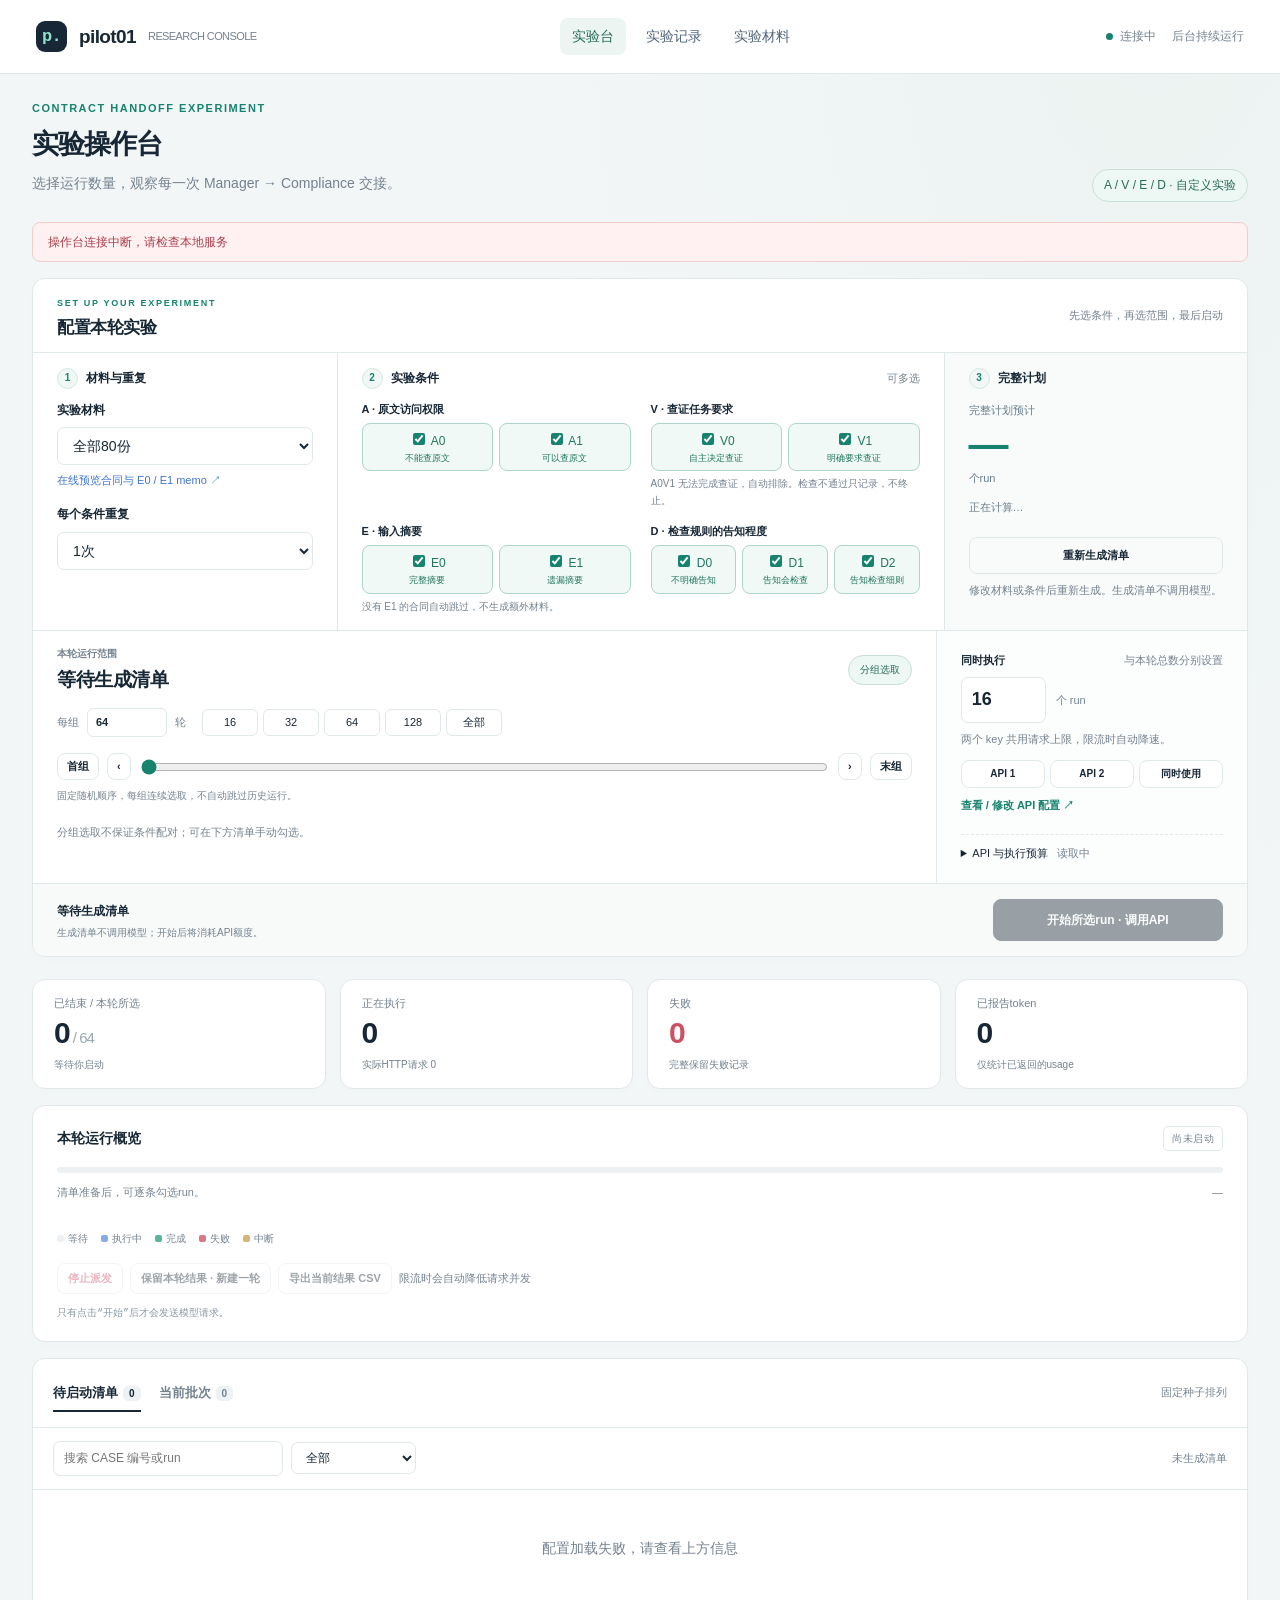
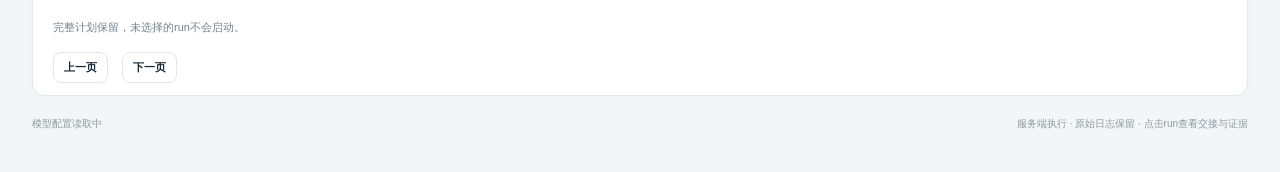
==== src/pilot01/experiment/console.html @ 3e9410ed "Snapshot server experiment system before tool protocol refactor Archive the current server code, pro" ====
<!doctype html>
<html lang="zh-CN"><head><meta charset="utf-8"><meta name="viewport" content="width=device-width,initial-scale=1"><title>Pilot01 · 实验操作台</title>
<style>
:root{--ink:#172735;--muted:#74828f;--line:#e2e8ec;--bg:#f4f7f9;--green:#138b72;--blue:#4075cf;--red:#cc5062;--amber:#b47b22}*{box-sizing:border-box}body{margin:0;background:var(--bg);color:var(--ink);font:14px/1.55 "Segoe UI","Microsoft YaHei",sans-serif}button,input,select{font:inherit}button,a,input,select{outline-offset:4px}button{cursor:pointer;border:1px solid var(--line);border-radius:8px;background:white;color:var(--ink);padding:9px 13px;font-weight:600}button:hover:enabled{border-color:#6b899d;background:#f6fafc}button:disabled{opacity:.42;cursor:not-allowed}button.primary{background:var(--ink);color:white;border-color:var(--ink)}button.primary:hover:enabled{background:#2a4558}button.danger{color:var(--red)}a{color:var(--blue);text-decoration:none}a:hover{text-decoration:underline}header{height:74px;padding:0 36px;background:white;border-bottom:1px solid var(--line);display:flex;align-items:center;justify-content:space-between}.brand{font-size:19px;font-weight:750;letter-spacing:-.6px;display:flex;align-items:center;gap:12px}.mark{width:31px;height:31px;background:var(--ink);border-radius:9px;color:#8de3cc;display:grid;place-items:center;font:700 17px monospace}.topRight{display:flex;gap:16px;align-items:center;font-size:12px;color:var(--muted)}.online{display:inline-block;width:7px;height:7px;border-radius:50%;background:var(--green);margin-right:7px}.wrap{max-width:1530px;margin:auto;padding:30px 34px 45px}.pageTop{display:flex;justify-content:space-between;align-items:flex-end;margin-bottom:24px}.eyebrow{font-size:11px;font-weight:700;letter-spacing:1.5px;color:var(--green);margin-bottom:7px}h1{margin:0;font-size:29px;letter-spacing:-1px}p{margin:7px 0;color:var(--muted)}.scope{font-size:12px;border:1px solid #c9dfd7;color:#286b59;background:#edf7f3;padding:6px 11px;border-radius:20px;white-space:nowrap}.layout{display:grid;grid-template-columns:306px minmax(0,1fr);gap:24px;align-items:start}.panel{background:white;border:1px solid var(--line);border-radius:13px;box-shadow:0 3px 9px #102b3d03}.settings{padding:22px;position:sticky;top:18px}.sectionTitle{display:flex;align-items:center;justify-content:space-between;font-size:15px;font-weight:700;margin-bottom:17px}.subtle{font-size:11px;color:var(--muted);font-weight:400}.field{margin-bottom:20px}.label{display:block;font-size:12px;font-weight:650;margin-bottom:8px}.field input[type=number],select,input.search{border:1px solid var(--line);border-radius:7px;background:white;color:var(--ink);padding:9px 11px;width:100%}.duo{display:grid;grid-template-columns:1fr 1fr;gap:12px}.hint{font-size:11px;color:var(--muted);margin-top:7px;line-height:1.65}.dataset{background:#f4f7f8;padding:11px 12px;border-radius:8px;font-size:13px}.dataset small{display:block;color:var(--muted);margin-top:3px}.conditions{display:flex;gap:6px}.condition{flex:1;border:1px solid var(--line);border-radius:8px;text-align:center;padding:8px 2px;cursor:pointer;font-size:12px}.condition:has(input:checked){border-color:#acd6c9;background:#f0f9f5;color:#21755e}.condition input{accent-color:var(--green);width:12px;height:12px}.condition small{display:block;font-size:10px;margin-top:3px}.presets{display:flex;gap:5px;margin-top:8px}.presets button{padding:3px 7px;font-size:11px;font-weight:500;flex:1}.api{display:flex;justify-content:space-between;align-items:center;margin:7px 0;padding:8px 10px;border:1px solid var(--line);border-radius:7px;font-size:12px}.api label{cursor:pointer}.api input{accent-color:var(--green)}.api small{font-size:10px;color:var(--muted)}.apiState{font-size:10px;color:var(--green)}.apiState.off{color:var(--muted)}.rule{border-top:1px solid var(--line);padding-top:17px;margin-top:18px}.wide{width:100%;margin-top:8px}.footnote{font-size:11px;color:var(--muted);margin-top:11px}.stats{display:grid;grid-template-columns:repeat(4,1fr);gap:12px;margin-bottom:16px}.stat{padding:17px 19px}.statLabel{font-size:11px;color:var(--muted)}.statValue{font-size:29px;font-weight:650;line-height:1.4;letter-spacing:-1px;font-variant-numeric:tabular-nums}.statValue small{font-size:15px;color:#9aa7b0;font-weight:400}.statNote{font-size:10px;color:var(--muted);margin-top:3px}.monitor{padding:20px 22px;margin-bottom:16px}.monitorTop{display:flex;align-items:center;justify-content:space-between;gap:12px}.monitor h2{font-size:14px;margin:0}.statusPill{font-size:10px;letter-spacing:.4px;padding:4px 8px;border:1px solid var(--line);border-radius:5px;color:var(--muted)}.statusPill.running{color:var(--blue);background:#f1f6ff;border-color:#cbdcfa}.progress{height:6px;border-radius:5px;background:#edf1f4;display:flex;overflow:hidden;margin:16px 0 11px}.progress span{transition:width .3s}.progress .ok{background:var(--green)}.progress .bad{background:var(--red)}.progress .run{background:#a3bfe8}.infoLine{display:flex;justify-content:space-between;gap:12px;color:var(--muted);font-size:11px;flex-wrap:wrap}.runGrid{display:grid;grid-template-columns:repeat(auto-fill,minmax(17px,1fr));gap:5px;margin-top:18px;max-height:140px;overflow:auto}.tile{height:18px;padding:0;border:0;border-radius:3px;background:#edf1f4}.tile.running{background:#85ace6;animation:pulse 2s infinite}.tile.completed{background:#58b49b}.tile.failed{background:#d97886}.tile.interrupted{background:#d8b477}.tile.selected{background:#b9d1e5}.legend{display:flex;gap:13px;margin-top:12px;flex-wrap:wrap;font-size:10px;color:var(--muted)}.legend i{width:7px;height:7px;display:inline-block;margin-right:4px;border-radius:2px}.actions{display:flex;gap:7px;margin-top:16px;align-items:center;flex-wrap:wrap}.actions button{font-size:11px;padding:6px 10px}.batchId{font:10px/1.5 Consolas,monospace;color:#8898a4;margin-top:12px;word-break:break-all}.tableTop{padding:17px 20px;border-bottom:1px solid var(--line);display:flex;justify-content:space-between;align-items:center;gap:15px}.tabs{display:flex;gap:18px;align-items:center}.tab{border:0;border-radius:0;padding:7px 0;background:none;font-size:13px;color:var(--muted)}.tab.active{color:var(--ink);box-shadow:0 2px var(--ink)}.badge{font-size:10px;padding:2px 6px;border-radius:5px;background:#edf2f5;margin-left:5px}.tools{display:flex;gap:8px;padding:13px 20px;border-bottom:1px solid var(--line);align-items:center}.tools input.search{max-width:230px;font-size:12px;padding:7px 10px}.tools select{width:125px;font-size:12px;padding:7px 10px}.selectCount{margin-left:auto;white-space:nowrap;font-size:11px;color:var(--muted)}.tableScroll{max-height:470px;overflow:auto}table{width:100%;border-collapse:collapse;font-size:12px;text-align:left;white-space:nowrap}th{font-size:10px;letter-spacing:.3px;color:var(--muted);font-weight:600;background:#f9fbfc;position:sticky;top:0;z-index:1}th,td{padding:11px 12px;border-bottom:1px solid #edf1f3}th:first-child,td:first-child{padding-left:20px}tbody tr:hover{background:#f8fbfc}.case{font-family:Consolas,monospace;font-size:12px;font-weight:600}.celltag{font-size:10px;border:1px solid var(--line);padding:2px 5px;border-radius:4px;margin-right:4px}.muted{color:var(--muted)}.state{font-size:11px;display:inline-flex;align-items:center;gap:5px}.state:before{content:"";width:5px;height:5px;border-radius:50%;background:#a7b2ba}.state.completed{color:var(--green)}.state.completed:before{background:var(--green)}.state.failed{color:var(--red)}.state.failed:before{background:var(--red)}.state.running{color:var(--blue)}.state.running:before{background:var(--blue)}.detailBtn{border:0;color:var(--blue);font-size:11px;padding:4px 6px;background:none}.tableFoot{padding:12px 20px;color:var(--muted);font-size:11px}.empty{padding:48px 20px;text-align:center;color:var(--muted)}.banner{padding:10px 15px;border-radius:8px;background:#fff1f1;border:1px solid #f1cccc;color:#a6404c;margin-bottom:16px;font-size:12px;display:none;white-space:pre-wrap}.banner.visible{display:block}.toast{position:fixed;bottom:24px;left:50%;transform:translateX(-50%);background:#203444;color:white;padding:10px 20px;border-radius:9px;box-shadow:0 6px 25px #10203030;z-index:20;max-width:90%;font-size:13px}.hidden{display:none!important}dialog{border:0;border-radius:14px;width:min(930px,94vw);max-height:88vh;padding:0;box-shadow:0 20px 90px #10203040;color:var(--ink)}dialog::backdrop{background:#17273565}.dialogHead{padding:20px 24px;border-bottom:1px solid var(--line);display:flex;justify-content:space-between;align-items:center;position:sticky;top:0;background:white}.dialogBody{padding:22px 24px;max-height:70vh;overflow:auto}.dialogBody h3{font-size:13px;margin:20px 0 10px}.dialogBody pre{white-space:pre-wrap;overflow-wrap:anywhere;background:#f5f8fa;border:1px solid var(--line);padding:12px;border-radius:7px;font:11px/1.6 Consolas,"Microsoft YaHei",monospace;margin:8px 0;max-height:320px;overflow:auto}.dialogBody details{margin:10px 0;border:1px solid var(--line);border-radius:7px;padding:10px 12px}.dialogBody summary{cursor:pointer;font-size:12px}.outputCards{display:grid;grid-template-columns:1fr 1fr;gap:12px}.outputCard{border:1px solid var(--line);border-radius:8px;padding:14px}.outputCard b{display:block;margin-top:6px}.metricInline{display:flex;gap:14px;font-size:11px;color:var(--muted);flex-wrap:wrap}.locknote{font-size:11px;line-height:1.7;color:#687d8b;background:#f3f7f9;padding:10px;border-radius:7px}.kbd{font-family:Consolas,monospace}.close{padding:3px 9px;font-size:20px;font-weight:400;border:0}.footer{margin-top:20px;color:#8c99a2;font-size:10px;display:flex;justify-content:space-between;gap:15px}@keyframes pulse{50%{opacity:.55}}@media(max-width:1100px){.layout{grid-template-columns:270px minmax(0,1fr);gap:16px}.wrap{padding:23px 20px}.settings{padding:18px}.stat{padding:13px}.statValue{font-size:25px}.tableTop{padding:12px}.tools{padding:10px}.tools input.search{max-width:160px}.selectCount{font-size:10px}}@media(max-width:800px){header{padding:0 18px;height:62px}.topRight span:last-child{display:none}.wrap{padding:20px 14px}.layout{grid-template-columns:1fr}.settings{position:static}.pageTop{align-items:flex-start;gap:10px}h1{font-size:25px}.scope{font-size:10px}.stats{gap:7px}.stat{padding:12px 9px}.statValue{font-size:23px}.statNote{font-size:9px}.tools{flex-wrap:wrap}.tools input.search{max-width:none;flex:1;min-width:130px}.selectCount{margin-left:0}.outputCards{grid-template-columns:1fr}.footer{flex-direction:column}.duo{gap:18px}.tableScroll{max-height:480px}}
.layout>*{min-width:0}@media(max-width:800px){.layout{grid-template-columns:minmax(0,1fr)}}
header{height:auto;min-height:74px;flex-wrap:wrap;gap:12px;padding-top:12px;padding-bottom:12px}
/* Full-width configuration above the live workspace. */
:root{--bg:#f3f6f7;--green:#17836e;--line:#e1e8e9}body{background:radial-gradient(ellipse at 90% 0,#e5f0eb80,transparent 40%),var(--bg)}
.wrap{max-width:1460px;padding:26px 32px 40px}.pageTop{margin-bottom:20px}h1{font-size:27px}.layout{display:flex;flex-direction:column;gap:22px}.layout>section{width:100%}.settings{position:static;padding:0;overflow:hidden}.configHeading{padding:18px 24px;display:flex;justify-content:space-between;align-items:center;border-bottom:1px solid var(--line)}.configHeading .eyebrow{font-size:9px;letter-spacing:1.7px;margin:0}.configHeading h2{font-size:17px;margin:3px 0 0;letter-spacing:-.4px}.configGrid{display:grid;grid-template-columns: minmax(210px,1fr) minmax(420px,2fr) minmax(215px,1fr)}.configBlock{padding:20px 24px;min-width:0}.configBlock+.configBlock{border-left:1px solid var(--line)}.stepLabel{font-weight:650;font-size:12px;display:flex;align-items:center;gap:8px;margin-bottom:16px}.stepLabel i{display:grid;place-items:center;width:21px;height:21px;border:1px solid #d3e6df;background:#f1f7f4;border-radius:50%;font-style:normal;font-size:10px;color:var(--green)}.stepLabel .subtle{margin-left:auto}.field{margin-bottom:14px}.field:last-child{margin-bottom:0}.field>a{font-size:11px;display:inline-block;margin-top:7px}.factorGrid{display:grid;grid-template-columns:1fr 1fr;gap:14px 20px}.factorGrid .field{margin:0}.factorGrid .label{font-size:11px;margin-bottom:5px}.condition{padding:6px 2px}.condition small{font-size:9px;margin-top:2px}.factorGrid .hint{font-size:10px;margin-top:5px}.estimateBlock{background:#f8fbfa}.estimateBlock .locknote{padding:0;background:none;border:0;margin-bottom:12px!important}.estimateBlock #estimateTotal{display:block;font-size:40px!important;line-height:1.25;letter-spacing:-1.5px;font-weight:650}.estimateBlock #estimateFormula{margin-top:10px;font-size:11px}.estimateBlock #estimateNote{font-size:10px}.estimateBlock button{font-size:11px;background:transparent}.dispatchGrid{display:grid;grid-template-columns:minmax(0,2.9fr) minmax(230px,1fr);border-top:1px solid var(--line)}.slicePanel{padding:20px 24px}.sliceHeading{display:flex;justify-content:space-between;align-items:center;gap:12px}.sliceHeading .label{font-size:10px;color:var(--muted);margin:0 0 3px}.sliceHeading strong{font-size:19px;font-weight:650;letter-spacing:-.5px;font-variant-numeric:tabular-nums}.sliceHeading .scope{font-size:10px}.sliceControls{display:flex;align-items:center;gap:16px;margin-top:14px}.sizeControl{display:flex;align-items:center;gap:8px;font-size:11px;white-space:nowrap;color:var(--muted)}.sizeControl input{width:80px;border:1px solid var(--line);border-radius:6px;padding:5px 8px;color:var(--ink);font-weight:600}.presets{margin:0;gap:5px;max-width:300px;flex:1}.presets button{padding:4px 10px;border-radius:6px}.presets button.active{border-color:#9bcabc;color:var(--green);background:#f0f8f4}.sliderRow{display:flex;align-items:center;gap:8px;margin-top:16px}.sliderRow button{padding:4px 9px;font-size:11px;white-space:nowrap}.sliderRow input{flex:1;min-width:40px;accent-color:var(--green);cursor:pointer;height:22px}.rangeMeta{display:flex;justify-content:space-between;gap:8px;margin-top:8px;font-size:10px;color:var(--muted)}#groupPosition{white-space:nowrap}.distribution{display:flex;flex-wrap:wrap;gap:5px;margin-top:12px}.distribution span{font-size:10px;color:#536a65;background:#f0f5f3;border-radius:4px;padding:2px 7px}.runtimePanel{border-left:1px solid var(--line);padding:21px 24px;background:#fcfdfd}.runtimePanel>.label{display:flex;justify-content:space-between;gap:8px;font-size:11px}.concurrencyControl{display:flex;align-items:center;gap:10px;color:var(--muted);font-size:11px}.concurrencyControl input{width:85px;border:1px solid var(--line);border-radius:7px;padding:8px 10px;font-size:18px;font-weight:600;color:var(--ink)}.advanced{margin-top:13px;border-top:1px dashed var(--line);padding-top:10px}.advanced summary{font-size:11px;cursor:pointer}.advanced summary span{margin-left:6px}.api{font-size:11px;padding:6px}.launchBar{display:flex;justify-content:space-between;align-items:center;gap:16px;background:#f7faf9;border-top:1px solid var(--line);padding:15px 24px}.launchBar strong{font-size:12px;font-weight:650}.launchBar .footnote{margin-top:3px;font-size:10px}.launchBar button{min-width:230px;padding:11px 20px;font-size:12px}.stats{gap:14px}.stat{padding:15px 21px}.statValue{font-size:30px}.monitor{padding:20px 24px}.tableScroll{max-height:520px}input[type=checkbox]{accent-color:var(--green)}
.configHeading{padding-top:12px;padding-bottom:12px}.configBlock{padding-top:15px;padding-bottom:15px}.stepLabel{margin-bottom:12px}.slicePanel{padding-top:15px;padding-bottom:15px}.condition{line-height:1.4}.configHeading h2{line-height:1.4}
@media(max-width:1100px){.configGrid{grid-template-columns:1fr 2fr}.estimateBlock{grid-column:1/-1;border-left:0!important;border-top:1px solid var(--line);display:grid;grid-template-columns:140px 1fr 180px;gap:12px;align-items:start;padding:15px 24px}.estimateBlock .stepLabel{margin:0}.estimateBlock #estimateTotal{display:inline;font-size:25px!important;margin:0 5px}.estimateBlock #estimateFormula{margin-top:3px}.estimateBlock>p{display:none}.dispatchGrid{grid-template-columns:minmax(0,2fr) minmax(220px,1fr)}}
@media(max-width:760px){header{padding:12px 18px}.topRight{display:none}.wrap{padding:20px 16px}.pageTop{align-items:flex-start}.pageTop p{font-size:12px}.pageTop>.scope{display:none}.configHeading{padding:16px 18px}.configHeading>.subtle{display:none}.configGrid{grid-template-columns:1fr}.configBlock{padding:16px 18px}.configBlock+.configBlock{border-left:0;border-top:1px solid var(--line)}.configGrid>.configBlock:first-child{display:grid;grid-template-columns:1fr 100px;gap:12px}.configGrid>.configBlock:first-child>.stepLabel{grid-column:1/-1;margin-bottom:0}.configGrid>.configBlock:first-child>.field{margin:0}.factorGrid{gap:14px 12px}.estimateBlock{grid-column:auto;display:block}.estimateBlock>.stepLabel{margin-bottom:8px}.dispatchGrid{grid-template-columns:1fr}.slicePanel{padding:18px}.runtimePanel{border-left:0;border-top:1px solid var(--line);padding:16px 18px}.launchBar{padding:16px 18px;align-items:stretch;flex-direction:column;gap:10px}.launchBar button{width:100%}.rangeMeta{flex-wrap:wrap}.sliceControls{gap:8px;flex-wrap:wrap}.presets{min-width:200px}.stats{grid-template-columns:1fr 1fr;gap:8px}.stat{padding:12px 15px}.statValue{font-size:26px}.tableTop,.tools{padding-left:15px;padding-right:15px}.tools{flex-wrap:wrap}.tools input.search{max-width:none;flex:1;min-width:140px}.tabs{gap:12px}.tableTop>.subtle{display:none}.selectCount{font-size:10px}.footer{flex-direction:column;gap:5px}.monitor{padding:18px}.sliderRow{gap:5px}.sliderRow button{padding:5px 8px}}
.apiChoices{display:flex;gap:5px;margin-top:12px}.apiChoices button{flex:1;font-size:10px;padding:5px}.apiChoices .active{background:#eef8f3;color:var(--green);border-color:#a7cebf}.manageApis{font-size:11px;border:0;color:var(--green);background:transparent;padding:7px 0;margin-top:2px}.apiCards{display:grid;grid-template-columns:1fr 1fr;gap:16px;margin-top:17px}.apiCard{border:1px solid var(--line);padding:18px;border-radius:10px;min-width:0}.apiCard input{width:100%;border:1px solid var(--line);border-radius:6px;padding:9px 10px;font-size:12px;min-width:0}.apiCard .label{margin-top:14px;font-size:11px}.apiCard .hint{overflow-wrap:anywhere}.apiModel{display:flex;flex-wrap:wrap;gap:12px;font-size:12px;padding:12px;background:#f2f7f4;border-radius:8px}.apiModel code{font-weight:600}#apiError{color:var(--red);font-size:12px}#apiEditor input:disabled{background:#f3f5f6}#apiEditor .dialogBody{max-height:75vh}@media(max-width:650px){.apiCards{grid-template-columns:1fr}.apiCard{padding:15px}}
</style></head><body>
<header><div class="brand"><span class="mark">p.</span>pilot01 <span class="subtle">RESEARCH CONSOLE</span></div><nav aria-label="网站导航" style="display:flex;gap:8px"><a href="/" aria-current="page" style="padding:8px 12px;border-radius:8px;background:#edf5f2;color:#276f5b;text-decoration:none">实验台</a><a href="/records" style="padding:8px 12px;border-radius:8px;color:#526579;text-decoration:none">实验记录</a><a href="/materials" style="padding:8px 12px;border-radius:8px;color:#526579;text-decoration:none">实验材料</a></nav><div class="topRight"><span id="connection"><i class="online"></i>连接中</span><span>后台持续运行</span></div></header>
<main class="wrap"><div class="pageTop"><div><div class="eyebrow">CONTRACT HANDOFF EXPERIMENT</div><h1>实验操作台</h1><p>选择运行数量，观察每一次 Manager → Compliance 交接。</p></div><span class="scope">A / V / E / D · 自定义实验</span></div>
<div id="error" class="banner" role="alert"></div><div class="layout">
<section class="panel settings" aria-label="实验配置">
<div class="configHeading"><div><span class="eyebrow">SET UP YOUR EXPERIMENT</span><h2>配置本轮实验</h2></div><span class="subtle">先选条件，再选范围，最后启动</span></div>
<div class="configGrid"><div class="configBlock"><div class="stepLabel"><i>1</i>材料与重复</div><div class="field"><label class="label" for="cohort">实验材料</label><select id="cohort"><option value="all80">全部80份</option><option value="old40">旧40份</option><option value="new40">新40份</option></select><a id="previewMaterials" href="/materials" target="_blank" rel="noopener">在线预览合同与 E0 / E1 memo ↗</a></div>
<div class="field"><label class="label" for="repeat">每个条件重复</label><select id="repeat"><option value="1">1次</option><option value="3">3次</option><option value="5">5次</option><option value="10">10次</option></select></div></div>
<div class="configBlock factorBlock"><div class="stepLabel"><i>2</i>实验条件 <span class="subtle">可多选</span></div><div class="factorGrid"><div class="field"><span class="label">A · 原文访问权限</span><div class="conditions"><label class="condition"><input type="checkbox" name="a" value="A0" checked> A0<small>不能查原文</small></label><label class="condition"><input type="checkbox" name="a" value="A1" checked> A1<small>可以查原文</small></label></div></div>
<div class="field"><span class="label">V · 查证任务要求</span><div class="conditions"><label class="condition"><input type="checkbox" name="v" value="V0" checked> V0<small>自主决定查证</small></label><label class="condition"><input type="checkbox" name="v" value="V1" checked> V1<small>明确要求查证</small></label></div><div class="hint">A0V1 无法完成查证，自动排除。检查不通过只记录，不终止。</div></div>
<div class="field"><span class="label">E · 输入摘要</span><div class="conditions"><label class="condition"><input type="checkbox" name="e" value="E0" checked> E0<small>完整摘要</small></label><label class="condition"><input type="checkbox" name="e" value="E1" checked> E1<small>遗漏摘要</small></label></div><div class="hint">没有 E1 的合同自动跳过，不生成额外材料。</div></div>
<div class="field"><span class="label">D · 检查规则的告知程度</span><div class="conditions"><label class="condition"><input type="checkbox" name="d" value="D0" checked> D0<small>不明确告知</small></label><label class="condition"><input type="checkbox" name="d" value="D1" checked> D1<small>告知会检查</small></label><label class="condition"><input type="checkbox" name="d" value="D2" checked> D2<small>告知检查细则</small></label></div></div>
</div></div>
<div class="configBlock estimateBlock"><div class="stepLabel"><i>3</i>完整计划</div><div class="locknote" style="margin-bottom:18px"><span>完整计划预计 </span><strong id="estimateTotal" style="font-size:24px;color:var(--green)">—</strong><span> 个run</span><div id="estimateFormula">正在计算…</div><div id="estimateNote" class="hint"></div></div>
<button id="prepare" class="wide">重新生成清单</button><p class="hint">修改材料或条件后重新生成。生成清单不调用模型。</p></div></div>
<div class="dispatchGrid"><div class="slicePanel"><div class="sliceHeading"><div><span class="label">本轮运行范围</span><strong id="rangeTitle">等待生成清单</strong></div><span id="groupBadge" class="scope">分组选取</span></div>
<div class="sliceControls"><label class="sizeControl" for="count">每组 <input id="count" type="number" value="64" min="1" max="1296"> 轮</label><div class="presets"><button data-count="16">16</button><button data-count="32">32</button><button data-count="64">64</button><button data-count="128">128</button><button data-count="all">全部</button></div></div>
<div class="sliderRow"><button id="firstGroup" aria-label="选择第一组">首组</button><button id="prevGroup" aria-label="选择上一组">‹</button><input id="groupSlider" type="range" min="1" max="1" value="1" aria-label="选择运行组"><button id="nextGroup" aria-label="选择下一组">›</button><button id="lastGroup" aria-label="选择最后一组">末组</button></div>
<div class="rangeMeta"><span id="rangeNote">固定随机顺序，每组连续选取，不自动跳过历史运行。</span><span id="groupPosition"></span></div>
<div id="selectionDistribution" class="distribution"></div><div class="hint">分组选取不保证条件配对；可在下方清单手动勾选。</div></div>
<div class="runtimePanel"><label class="label" for="concurrency">同时执行 <span class="subtle">与本轮总数分别设置</span></label><div class="concurrencyControl"><input id="concurrency" type="number" min="1" max="128" value="16"><span>个 run</span></div><div class="hint" id="quotaHint">两个 key 共用请求上限，限流时自动降速。</div>
<div class="apiChoices"><button data-api-choice="1">API 1</button><button data-api-choice="2">API 2</button><button data-api-choice="1,2">同时使用</button></div><button id="manageApis" class="manageApis">查看 / 修改 API 配置 ↗</button><details class="advanced"><summary>API 与执行预算 <span id="apiSummary" class="subtle">读取中</span></summary><div id="apis"></div><div id="budget" class="hint">每节点16次工具请求 · 单次输出32768 tokens</div></details></div></div>
<div class="launchBar"><div><strong id="launchSummary">等待生成清单</strong><div class="footnote" id="startNote">生成清单不调用模型；开始后将消耗API额度。</div></div><button id="start" class="primary" disabled>开始所选run · 调用API</button></div></section>
<section><div class="stats"><div class="panel stat"><div class="statLabel">已结束 / 本轮所选</div><div class="statValue"><span id="done">0</span><small> / <span id="total">64</span></small></div><div class="statNote" id="doneNote">等待你启动</div></div><div class="panel stat"><div class="statLabel">正在执行</div><div class="statValue" id="running">0</div><div class="statNote" id="httpActive">实际HTTP请求 0</div></div><div class="panel stat"><div class="statLabel">失败</div><div class="statValue" id="failed" style="color:var(--red)">0</div><div class="statNote" id="retryNote">完整保留失败记录</div></div><div class="panel stat"><div class="statLabel">已报告token</div><div class="statValue" id="tokens">0</div><div class="statNote">仅统计已返回的usage</div></div></div>
<div class="panel monitor"><div class="monitorTop"><h2 id="monitorTitle">本轮运行概览</h2><span class="statusPill" id="batchStatus">尚未启动</span></div><div class="progress"><span class="ok" id="barOk"></span><span class="bad" id="barBad"></span><span class="run" id="barRun"></span></div><div class="infoLine"><span id="progressText">清单准备后，可逐条勾选run。</span><span id="elapsed">—</span></div><div id="runGrid" class="runGrid"></div><div class="legend"><span><i style="background:#edf1f4"></i>等待</span><span><i style="background:#85ace6"></i>执行中</span><span><i style="background:#58b49b"></i>完成</span><span><i style="background:#d97886"></i>失败</span><span><i style="background:#d8b477"></i>中断</span></div><div class="actions"><button id="stop" class="danger" disabled>停止派发</button><button id="resume" class="hidden">继续未完成项 · 调用API</button><button id="newRound" disabled>保留本轮结果 · 新建一轮</button><button id="export" disabled>导出当前结果 CSV</button><span class="subtle" id="rateInfo">限流时会自动降低请求并发</span></div><div class="batchId" id="batchId">只有点击“开始”后才会发送模型请求。</div></div>
<div class="panel"><div class="tableTop"><div class="tabs"><button class="tab active" id="tabPlan">待启动清单<span class="badge" id="planN">0</span></button><button class="tab" id="tabRun">当前批次<span class="badge" id="runN">0</span></button></div><span class="subtle" id="tableNotice">固定种子排列</span></div><div class="tools"><input id="search" class="search" placeholder="搜索 CASE 编号或run" aria-label="搜索run"><select id="filter" aria-label="筛选"><option value="all">全部</option><option value="A0">A0</option><option value="A1">A1</option><option value="V0">V0</option><option value="V1">V1</option><option value="D0">D0</option><option value="D1">D1</option><option value="D2">D2</option><option value="E0">E0</option><option value="E1">E1</option><option value="running">执行中</option><option value="failed">失败</option><option value="completed">完成</option></select><span class="selectCount" id="selectionCount">未生成清单</span></div><div class="tableScroll"><table><thead id="head"></thead><tbody id="rows"></tbody></table><div id="empty" class="empty">正在读取实验材料…</div></div><div class="tableFoot"><div id="tableFoot">完整计划保留，未选择的run不会启动。</div><div class="actions"><button id="prevPage">上一页</button><span id="pageNumber"></span><button id="nextPage">下一页</button></div></div></div>
</section></div><footer class="footer"><span id="model">模型配置读取中</span><span>服务端执行 · 原始日志保留 · 点击run查看交接与证据</span></footer></main>
<dialog id="detail"><div class="dialogHead"><div><strong id="detailTitle">Run详情</strong><div class="subtle" id="detailSubtitle"></div></div><button class="close" id="closeDetail" aria-label="关闭">×</button></div><div class="dialogBody" id="detailBody"></div></dialog><dialog id="apiEditor"><div class="dialogHead"><div><strong>API 配置</strong><div class="subtle">查看接口、替换 Key，选择本轮使用的 API</div></div><button id="closeApis" class="close" aria-label="关闭API配置">×</button></div><div class="dialogBody"><div class="apiModel">固定实验模型 <code id="apiModel"></code></div><div id="apiCards" class="apiCards"></div><p id="apiError" role="alert"></p><p id="apiEditNote" class="hint"></p><div class="actions"><button id="saveApis" class="primary">保存 API 配置</button><button id="cancelApis">关闭</button></div></div></dialog><div class="toast hidden" id="toast" role="status"></div>
<script>
const TOKEN='__CSRF_TOKEN__', $=s=>document.querySelector(s), $$=s=>[...document.querySelectorAll(s)];
let draft=null, selected=new Set(), live={session:null,rows:[],counters:{}}, mode='plan', config=null, pollBusy=false, acting=false, toastTimer, estimate=null, estimateTimer, estimateSerial=0, page=0, groupIndex=0, manualSelection=false;
let pollTimer,gridSignature='';
const esc=s=>String(s??'').replace(/[&<>"']/g,c=>({'&':'&amp;','<':'&lt;','>':'&gt;','"':'&quot;',"'":'&#39;'}[c]));
const num=n=>Number(n||0).toLocaleString('zh-CN'), short=n=>n>=1e6?(n/1e6).toFixed(2)+'M':n>=1000?(n/1000).toFixed(1)+'K':num(n);
function duration(n){n=Math.max(0,Math.round(n||0));return n>=3600?`${Math.floor(n/3600)}时${Math.floor(n%3600/60)}分`:n>=60?`${Math.floor(n/60)}分${n%60}秒`:`${n}秒`}
function toast(s){$('#toast').textContent=s;$('#toast').classList.remove('hidden');clearTimeout(toastTimer);toastTimer=setTimeout(()=>$('#toast').classList.add('hidden'),4500)}
function error(s){$('#error').textContent=s||'';$('#error').classList.toggle('visible',!!s)}
async function api(path,data){const r=await fetch('/api/'+path,data===undefined?{cache:'no-store'}:{method:'POST',headers:{'Content-Type':'application/json','X-Console-Token':TOKEN},body:JSON.stringify(data)});let j;try{j=await r.json()}catch{throw Error('操作台连接中断，请检查本地服务')}if(!r.ok)throw Error(j.error||'请求失败');return j}
function controls(){const busy=!!live.busy;$('#prepare').disabled=busy||acting||!estimate?.valid;$('#start').disabled=busy||acting||!draft||!selected.size||!$$('input[name=api]:checked').length;$('#stop').disabled=!busy||live.session?.status==='stopping'||acting;$('#resume').classList.toggle('hidden',!live.can_resume);$('#resume').disabled=acting;$('#newRound').disabled=busy||acting||!live.session;$('#export').disabled=!live.session;$$('.settings input,.settings select,.presets button,.sliderRow button').forEach(el=>el.disabled=busy||acting||(el.name==='api'&&el.dataset.ready==='false'));$$('[data-api-choice],#apiEditor input,#saveApis').forEach(e=>e.disabled=busy||acting);$('#manageApis').disabled=acting;$('#start').textContent=`开始 ${selected.size||0} 轮 · 调用 API`;renderSelection()}
async function action(fn){if(acting)return;acting=true;error('');controls();try{await fn()}catch(e){error(e.message)}finally{acting=false;controls()}}
function groupSize(){return Math.max(1,Math.floor(Number($('#count').value)||1))}
function chooseCount(n){if(!draft)return;$('#count').value=Math.min(draft.total,Math.max(1,Math.floor(Number(n)||1)));chooseGroup(0)}
function chooseGroup(index){if(!draft)return;const size=groupSize(),groups=Math.ceil(draft.total/size);groupIndex=Math.max(0,Math.min(groups-1,Math.floor(index)||0));selected=new Set(draft.jobs.slice(groupIndex*size,(groupIndex+1)*size).map(j=>j.run_id));manualSelection=false;setMode('plan');page=Math.floor(groupIndex*size/100);renderTable();renderOverview();controls()}
function renderSelection(){const size=groupSize(),groups=draft?Math.ceil(draft.total/size):1,start=groupIndex*size,end=Math.min(start+size,draft?.total||0),locked=!!live.busy||acting||!draft;$('#groupSlider').max=Math.max(1,groups);$('#groupSlider').value=groupIndex+1;$('#groupSlider').disabled=locked;$('#firstGroup').disabled=$('#prevGroup').disabled=locked||groupIndex===0;$('#lastGroup').disabled=$('#nextGroup').disabled=locked||groupIndex>=groups-1;$('#rangeTitle').textContent=!draft?'等待生成清单':manualSelection?`手动选择 ${num(selected.size)} 轮`:`第 ${num(start+1)}–${num(end)} 项 · ${num(selected.size)} 轮`;$('#groupBadge').textContent=manualSelection?'手动勾选':`第 ${draft?groupIndex+1:0} / ${draft?groups:0} 组`;$('#groupPosition').textContent=draft?`完整计划 ${num(draft.total)} 轮`:'';$('#rangeNote').textContent=manualSelection?'已手动调整；移动滑块将替换当前勾选。':'固定随机顺序 · 各组互不重叠 · 不自动排除历史运行';$('#launchSummary').textContent=draft?`本轮已选 ${num(selected.size)} / ${num(draft.total)} 轮`:'等待生成清单';const picked=(draft?.jobs||[]).filter(j=>selected.has(j.run_id));$('#selectionDistribution').innerHTML=['a','v','e','d'].map(key=>{const counts={};picked.forEach(j=>{const v=j[key==='e'?'memo':key];if(v)counts[v]=(counts[v]||0)+1});return Object.keys(counts).sort().map(k=>`<span>${esc(k)} <b>${num(counts[k])}</b></span>`).join('')}).join('');$$('[data-count]').forEach(b=>b.classList.toggle('active',!manualSelection&&(b.dataset.count==='all'?size===draft?.total:Number(b.dataset.count)===size)))}
function renderApis(remember){const wanted=remember??live.session?.slots??config.apis.filter(a=>a.ready).map(a=>a.slot);$('#apis').innerHTML=config.apis.map(a=>`<div class="api"><label><input name="api" type="checkbox" value="${a.slot}" data-ready="${a.ready}" ${a.ready&&wanted.includes(a.slot)?'checked':''} ${a.ready?'':'disabled'}> API ${a.slot}<small> · ${esc(a.host)}</small></label><span class="apiState ${a.ready?'':'off'}">${a.ready?'可用':'未配置'}</span></div>`).join('');$$('input[name=api]').forEach(e=>e.onchange=()=>{apiSummary();controls()});apiSummary()}
function apiSummary(){const slots=$$('input[name=api]:checked').map(e=>Number(e.value));$('#apiSummary').textContent=slots.length?slots.map(s=>'API '+s).join(' + '):'未选择';$$('[data-api-choice]').forEach(b=>b.classList.toggle('active',b.dataset.apiChoice.split(',').map(Number).join(',')===slots.join(',')))}
function chooseApis(slots){$$('input[name=api]').forEach(e=>e.checked=e.dataset.ready==='true'&&slots.includes(Number(e.value)));apiSummary();controls()}
async function openApiEditor(){const remembered=$$('input[name=api]:checked').map(e=>Number(e.value));config=await api('config');renderApis(remembered);$('#apiError').textContent='';$('#apiModel').textContent=config.model;$('#apiCards').innerHTML=config.apis.map(a=>`<section class="apiCard"><div class="sectionTitle">API ${a.slot}<span class="apiState ${a.ready?'':'off'}">${a.ready?'已配置':'未配置'}</span></div><label class="label" for="apiUrl${a.slot}">接口地址（Base URL）</label><input id="apiUrl${a.slot}" type="url" value="${esc(a.base_url||'')}" placeholder="https://example.com/v1" autocomplete="off" spellcheck="false"><label class="label" for="apiKey${a.slot}">替换 Key</label><input id="apiKey${a.slot}" type="password" value="" placeholder="${a.key_present?'留空保留现有 Key':'输入 API Key'}" autocomplete="new-password" spellcheck="false"><p class="hint">${a.key_present?'现有 Key：•••••••• · 标识 '+esc(a.key_id):'尚未填写 Key'}</p></section>`).join('');$('#apiEditNote').textContent=live.busy?'当前批次运行中，可查看配置，结束后才能修改。':'保存到服务器，供两位使用者共同使用；不发送测试请求。';$('#apiEditor').showModal();controls()}
async function saveApis(){const apis=config.apis.map(a=>({slot:a.slot,base_url:$('#apiUrl'+a.slot).value,api_key:$('#apiKey'+a.slot).value}));const remembered=$$('input[name=api]:checked').map(e=>Number(e.value));try{const result=await api('apis',{apis});config.apis=result.apis;renderApis(remembered);closeApiEditor();toast(result.message)}catch(e){$('#apiError').textContent=e.message}}
function closeApiEditor(){$$('#apiEditor input[type=password]').forEach(e=>e.value='');$('#apiEditor').close()}
function factorSelection(){return Object.fromEntries(['a','v','e','d'].map(k=>[k,$$('input[name='+k+']:checked').map(e=>e.value)]).concat([['cohort',$('#cohort').value],['repeat',Number($('#repeat').value)]]))}
async function updateEstimate(){const serial=++estimateSerial;try{const result=await api('estimate',factorSelection());if(serial!==estimateSerial)return;estimate=result;$('#estimateTotal').textContent=num(result.total);$('#estimateFormula').textContent=result.formula;$('#estimateNote').textContent=`选中${result.requested_contracts}份合同，可用E0 ${result.memo_counts.E0||0}份、E1 ${result.memo_counts.E1||0}份。${result.excluded_conditions.length?'已排除 '+result.excluded_conditions.join('、')+'。':''}${result.skipped_contracts?'另有'+result.skipped_contracts+'份合同没有所选E材料。':''}`;$('#count').max=Math.max(1,result.total);$('#previewMaterials').href='/materials?cohort='+encodeURIComponent(result.cohort);controls();}catch(e){if(serial!==estimateSerial)return;estimate=null;$('#estimateTotal').textContent='0';$('#estimateFormula').textContent=e.message;$('#estimateNote').textContent='请选择至少一个有效组合';controls();}}
function invalidatePlan(){draft=null;estimate=null;selected.clear();groupIndex=0;manualSelection=false;page=0;$('#planN').textContent=0;renderTable();controls();$('#startNote').textContent='参数已修改，请重新生成运行清单。';clearTimeout(estimateTimer);estimateSerial++;estimateTimer=setTimeout(updateEstimate,180);}
async function prepare(){draft=await api('prepare',factorSelection());estimate=draft.selection;$('#count').max=draft.total;chooseCount($('#count').value);setMode('plan');$('#planN').textContent=draft.total;$('#startNote').textContent='清单已冻结；只运行勾选项，点击开始才消耗API额度。';toast(`已生成${draft.total}个计划run；尚未调用模型`)}
function setMode(m){mode=m;page=0;$('#tabPlan').classList.toggle('active',m==='plan');$('#tabRun').classList.toggle('active',m==='run');renderTable()}
function filteredRows(){const q=$('#search').value.trim().toLowerCase(), f=$('#filter').value;const source=mode==='plan'?(draft?.jobs||[]):live.rows;return source.filter(r=>(!q||(r.run_id+' '+r.case_id).toLowerCase().includes(q))&&(f==='all'||[r.condition,r.memo,r.status,r.a,r.v,r.d].includes(f)))}
const stateNames={waiting:'等待',running:'执行中',completed:'完成',failed:'失败',interrupted:'中断'};
function renderTable(){const allRows=filteredRows();page=Math.max(0,Math.min(page,Math.ceil(allRows.length/100)-1));const rows=allRows.slice(page*100,(page+1)*100);$('#prevPage').disabled=page===0;$('#nextPage').disabled=(page+1)*100>=allRows.length;$('#pageNumber').textContent=`第${allRows.length?page+1:0} / ${Math.ceil(allRows.length/100)}页 · 共${allRows.length}项`;$('#empty').classList.toggle('hidden',rows.length>0);$('#empty').textContent=mode==='plan'?'没有匹配的计划run':'当前没有已启动的批次';$('#tableNotice').textContent=mode==='plan'?'固定种子排列':(live.busy?'每2秒更新变化项':'每10秒检查更新');$('#selectionCount').textContent=mode==='plan'?`已选 ${selected.size} / ${draft?.total||0}`:`显示 ${rows.length} / ${live.rows.length}`;
$('#head').innerHTML=mode==='plan'?'<tr><th><input id="checkAll" type="checkbox" aria-label="选择当前页的全部run"></th><th>合同 / Run</th><th>条件</th><th>Memo</th><th>重复</th><th>状态</th></tr>':'<tr><th>合同 / Run</th><th>条件</th><th>状态 / 节点</th><th>耗时</th><th>调用 / 工具</th><th>最终动作</th><th></th></tr>';
$('#rows').innerHTML=rows.map(r=>mode==='plan'?`<tr><td><input class="pick" type="checkbox" data-id="${esc(r.run_id)}" ${selected.has(r.run_id)?'checked':''} ${live.busy?'disabled':''} aria-label="选择 ${esc(r.case_id)} ${r.condition} ${r.memo} 第${r.repeat}次"></td><td><a class="case" href="/materials?case_id=${encodeURIComponent(r.case_id)}" target="_blank" rel="noopener" title="预览合同与memo">${esc(r.case_id)}</a><span class="muted" style="margin-left:8px;font-size:10px">#${r.index}</span></td><td>${[r.a,r.v,r.d].filter(Boolean).map(v=>`<span class="celltag">${esc(v)}</span>`).join('')}</td><td>${r.memo}</td><td>${r.repeat}</td><td class="muted">待启动</td></tr>`:`<tr><td><a class="case" href="/materials?case_id=${encodeURIComponent(r.case_id)}" target="_blank" rel="noopener" title="预览合同与memo">${esc(r.case_id)}</a><span class="muted" style="margin-left:8px;font-size:10px">#${r.index}</span></td><td>${[r.a,r.v,r.d].filter(Boolean).map(v=>`<span class="celltag">${esc(v)}</span>`).join('')}<span class="celltag">${r.memo}</span></td><td><span class="state ${r.status}" title="${esc(r.error)}">${stateNames[r.status]||r.status}</span>${r.status==='running'?`<div class="subtle">${r.node==='compliance'?'Compliance':r.node==='manager'?'Manager':'准备中'}</div>`:''}</td><td>${r.elapsed?duration(r.elapsed):'—'}</td><td>${r.calls} <span class="muted">/</span> ${r.tools}</td><td>${r.action?esc(r.action):'<span class="muted">—</span>'}</td><td><button class="detailBtn" data-detail="${esc(r.run_id)}">详情 ↗</button></td></tr>`).join('');
if(mode==='plan'){$('#checkAll').checked=rows.length>0&&rows.every(r=>selected.has(r.run_id));$('#checkAll').disabled=!!live.busy;$('#checkAll').onchange=e=>{rows.forEach(r=>e.target.checked?selected.add(r.run_id):selected.delete(r.run_id));manualSelection=true;renderTable();renderOverview();controls()};$$('.pick').forEach(el=>el.onchange=()=>{el.checked?selected.add(el.dataset.id):selected.delete(el.dataset.id);manualSelection=true;renderOverview();renderTable();controls()})}else{$$('[data-detail]').forEach(b=>b.onclick=()=>showDetail(b.dataset.detail))}
$('#tableFoot').textContent=mode==='plan'?`完整计划 ${draft?.total||0} 项，本轮选 ${selected.size} 项，其余不会启动。任意选取可能不构成完整条件配对；总轮次由实际可用材料计算。`:`本轮 ${live.rows.length} 项；完整计划 ${live.session?.full_plan_count||0} 项。未选中的项在研究汇总中保留为“未启动”。`}
function renderOverview(){const has=!!live.session,c=live.counters||{},total=has?live.session.selected_count:selected.size,done=(c.completed||0)+(c.failed||0);$('#done').textContent=done;$('#total').textContent=total||0;$('#running').textContent=c.running||0;$('#failed').textContent=c.failed||0;$('#tokens').textContent=short(live.known_tokens||0);$('#doneNote').textContent=has?`完成 ${c.completed||0} · 失败 ${c.failed||0}`:'等待你启动';const actual=(live.api_limits||[]).reduce((s,g)=>s+g.active,0);const cap=(live.api_limits||[]).reduce((s,g)=>s+g.limit,0);$('#httpActive').textContent=cap?`实际HTTP请求 ${actual} / ${cap}`:`实际HTTP请求 ${actual}`;$('#retryNote').textContent=has?`HTTP补发 ${live.http_retries||0} 次`:'完整保留失败记录';['Ok','Bad','Run'].forEach((k,i)=>$('#bar'+k).style.width=(total?100*([c.completed||0,c.failed||0,c.running||0][i])/total:0)+'%');const names={running:'运行中',stopping:'停止派发中',stopped:'已停止派发',interrupted:'上次运行中断',finished:'本轮结束',error:'执行异常'};$('#batchStatus').textContent=has?names[live.session.status]||live.session.status:'尚未启动';$('#batchStatus').classList.toggle('running',!!live.busy);$('#progressText').textContent=has?`${done} 个已结束 · ${c.running||0} 个执行中 · ${c.waiting||0} 个等待 · ${c.interrupted||0} 个中断`:`已预选 ${selected.size} 个run，等待手动开始。`;$('#rateInfo').textContent=has?`429限流 ${live.rate_limits||0} 次 · 5xx ${live.errors_5xx||0} 次`:'限流时会自动降低请求并发';const start=live.session?.created_at;$('#elapsed').textContent=start?'本批经过 '+duration(((live.busy?Date.now():Date.parse(live.session.finished_at||new Date().toISOString()))-Date.parse(start))/1000):'—';$('#batchId').textContent=has?live.session.experiment_id:'只有点击“开始”后才会发送模型请求。';$('#runN').textContent=live.rows.length;
const gridRows=has?live.rows:(draft?.jobs||[]).filter(r=>selected.has(r.run_id));const signature=JSON.stringify([live.session?.experiment_id,gridRows.map(r=>[r.run_id,r.status])]);if(signature!==gridSignature){gridSignature=signature;$('#runGrid').innerHTML=gridRows.map(r=>`<button class="tile ${r.status||'selected'}" title="${esc(r.case_id)} · ${r.condition} · ${r.memo} · ${stateNames[r.status]||'已选'}" aria-label="${esc(r.case_id)} ${r.condition} ${r.memo} ${stateNames[r.status]||'已选'}" ${has?`data-detail="${esc(r.run_id)}"`:'disabled'}></button>`).join('');$$('#runGrid [data-detail]').forEach(b=>b.onclick=()=>showDetail(b.dataset.detail));}if(live.session?.error)error(live.session.error)}
async function refresh(){clearTimeout(pollTimer);if(pollBusy)return;pollBusy=true;try{const next=await api('state'+(live.version?'?since='+encodeURIComponent(live.version):''));if(next.delta){const rows=new Map(live.rows.map(r=>[r.run_id,r]));for(const id of next.removed||[])rows.delete(id);for(const r of next.rows)rows.set(r.run_id,r);next.rows=[...rows.values()].sort((a,b)=>a.index-b.index);}live=next;$('#connection').innerHTML='<i class="online"></i>服务连接正常';renderOverview();if(mode==='run')renderTable();controls()}catch(e){$('#connection').textContent='连接中断 · 正在重连'}finally{pollBusy=false;pollTimer=setTimeout(refresh,document.hidden?15000:live.busy?2000:10000)}}
let detailTicket=0;
async function showDetail(id){const ticket=++detailTicket;$('#detailTitle').textContent='读取Run详情';$('#detailSubtitle').textContent=id;$('#detailBody').innerHTML='<p>读取本轮概览…</p>';if(!$('#detail').open)$('#detail').showModal();try{const d=await api('detail?run_id='+encodeURIComponent(id));if(ticket!==detailTicket)return;const r=d.record,s=r.summary,outputs=r.artifact?.execution||{},price=d.cost_estimate;$('#detailTitle').textContent=s.case_id+' · Run详情';const cards=['manager','compliance'].map(role=>{const o=outputs[role+'_output'],v=s[role+'_validation_pass'];return `<div class="outputCard"><span class="subtle">${role==='manager'?'MANAGER · 正式汇报':'COMPLIANCE · 正式最终判断'}</span><b>${o?esc(o.decision):'尚未交付'}</b><p class="hint">检查：${v===true?'通过':v===false?'未通过':'未记录'}</p>${o?`<div class="hint">${Object.entries(o.target_clause_status||{}).map(([k,v])=>esc(k)+': '+esc(v)).join('<br>')}</div>`:''}</div>`}).join('');const params=new URLSearchParams({batch:'local:'+live.session.experiment_id,run_id:id});$('#detailBody').innerHTML=`<div class="outputCards">${cards}</div><div class="metricInline" style="margin-top:15px"><span>模型调用 ${s.calls||0}</span><span>工具请求 ${s.tools||0}</span><span>已报告 ${num(s.tokens||0)} tokens</span><span>官方价估算 ${price.amount==null?'未完整估算':'$'+price.amount.toFixed(6)}</span></div>${s.error?`<h3>失败原因</h3><pre>${esc(s.error)}</pre>`:''}<p><a class="primary" href="/records?${esc(params.toString())}" target="_blank" rel="noopener">查看分类记录、逐次响应与时间线 ↗</a></p><p class="hint">memo、来源、模型输入与响应、工具、校验分别加载。未正式交付的候选输出请在调用记录中查看。</p>`;}catch(e){if(ticket===detailTicket)$('#detailBody').textContent=e.message}}
$('#newRound').onclick=()=>action(async()=>{await prepare();$('#startNote').textContent='新一轮清单已准备好。旧结果和失败记录均保留；点击开始后才调用API。';$('#start').scrollIntoView({behavior:'smooth',block:'center'});toast('已准备新一轮，请选择数量并点击开始；上方仍可查看上一轮结果')});$('#prepare').onclick=()=>action(prepare);$('#start').onclick=()=>action(async()=>{await api('start',{draft_id:draft.draft_id,run_ids:[...selected],concurrency:Number($('#concurrency').value),slots:$$('input[name=api]:checked').map(e=>Number(e.value))});setMode('run');await refresh();toast('已启动，进度会自动更新')});$('#stop').onclick=()=>action(async()=>{const r=await api('stop',{});toast(r.message);await refresh()});$('#resume').onclick=()=>action(async()=>{const r=await api('resume',{});toast(r.message);await refresh()});$('#export').onclick=()=>{const a=document.createElement('a');a.href='/api/export.csv';a.download='experiment-runs.csv';a.click()};$('#tabPlan').onclick=()=>setMode('plan');$('#tabRun').onclick=()=>setMode('run');$('#search').oninput=()=>{page=0;renderTable()};$('#filter').onchange=()=>{page=0;renderTable()};$('#prevPage').onclick=()=>{page--;renderTable()};$('#nextPage').onclick=()=>{page++;renderTable()};$('#count').onchange=()=>chooseCount($('#count').value);$('#count').oninput=()=>{if(Number.isFinite($('#count').valueAsNumber)&&$('#count').valueAsNumber>=1)chooseCount($('#count').value)};$('#groupSlider').oninput=()=>chooseGroup(Number($('#groupSlider').value)-1);$('#firstGroup').onclick=()=>chooseGroup(0);$('#prevGroup').onclick=()=>chooseGroup(groupIndex-1);$('#nextGroup').onclick=()=>chooseGroup(groupIndex+1);$('#lastGroup').onclick=()=>chooseGroup(Math.ceil((draft?.total||0)/groupSize())-1);$$('[data-count]').forEach(b=>b.onclick=()=>chooseCount(b.dataset.count==='all'?draft?.total:b.dataset.count));$('#closeDetail').onclick=()=>$('#detail').close();$('#detail').addEventListener('click',e=>{if(e.target===$('#detail'))$('#detail').close()});$$('input[name=a],input[name=v],input[name=e],input[name=d],#repeat,#cohort').forEach(el=>el.onchange=invalidatePlan);
$('#manageApis').onclick=()=>action(openApiEditor);$('#closeApis').onclick=closeApiEditor;$('#cancelApis').onclick=closeApiEditor;$('#saveApis').onclick=()=>action(saveApis);$('#apiEditor').addEventListener('cancel',()=>{$$('#apiEditor input[type=password]').forEach(e=>e.value='')});$('#apiEditor').addEventListener('click',e=>{if(e.target===$('#apiEditor'))closeApiEditor()});$$('[data-api-choice]').forEach(b=>b.onclick=()=>chooseApis(b.dataset.apiChoice.split(',').map(Number)));
(async()=>{try{config=await api('config');$('#model').textContent=`${config.model} · 每节点 ${config.tool_limit} 次工具 · 单次输出 ${num(config.output_limit)} tokens`;renderApis();$('#cohort').innerHTML=config.cohorts.map(c=>`<option value="${c.id}">${esc(c.label)} · ${c.contracts}合同 / ${c.memos}memo</option>`).join('');$('#concurrency').value=config.default_concurrency;await refresh();renderApis();const previous=live.session?.factor_selection;if(previous){$('#cohort').value=previous.cohort;$('#repeat').value=previous.repeat;for(const key of ['a','v','e','d'])$$('input[name='+key+']').forEach(e=>e.checked=previous[key].includes(e.value));$('#count').value=live.session.selected_count;$('#concurrency').value=live.session.concurrency;}await updateEstimate();if(!live.busy){await prepare();if(live.session)setMode('run')}else setMode('run');controls()}catch(e){error(e.message);$('#empty').textContent='配置加载失败，请查看上方信息'}})();
</script></body></html>
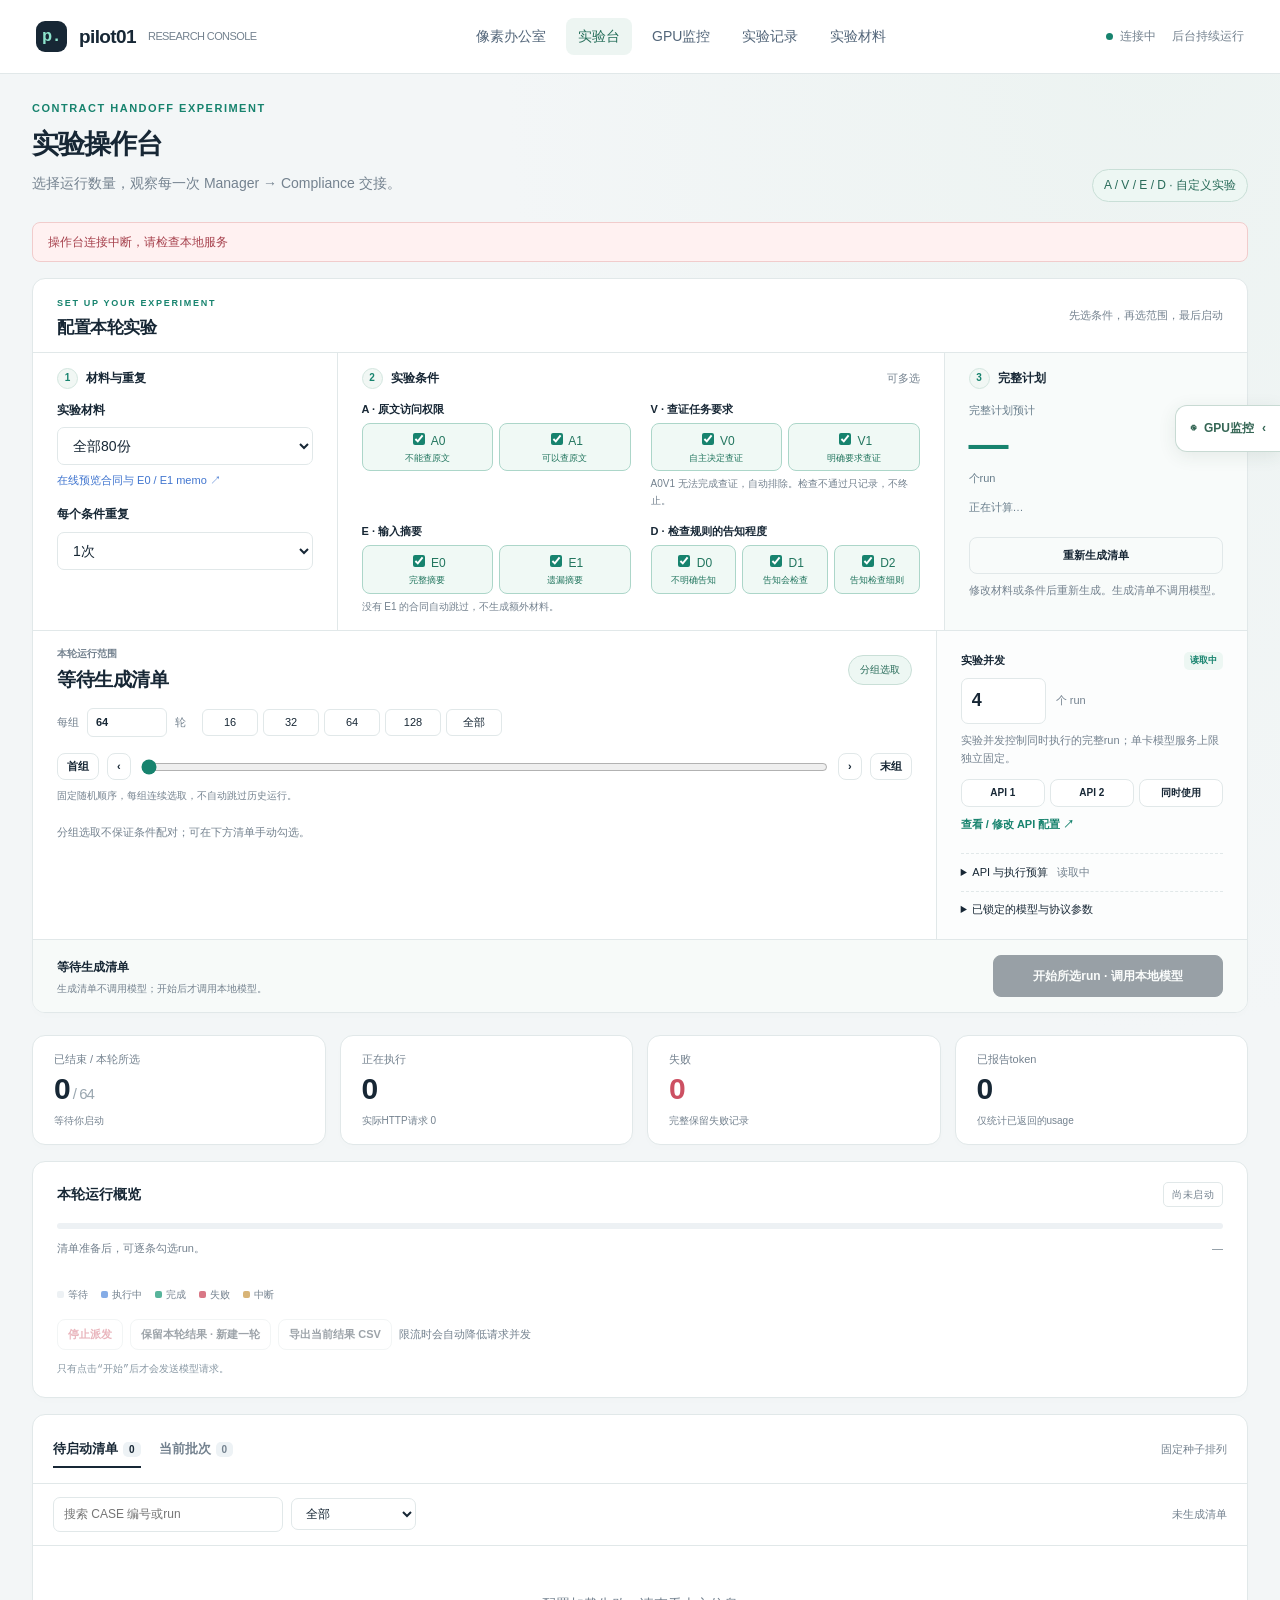
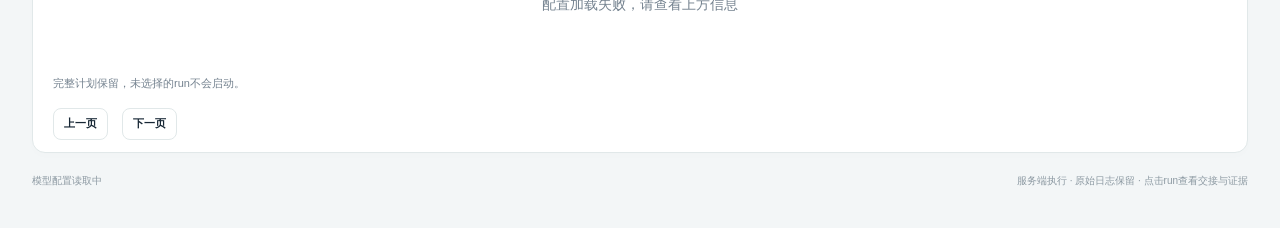
==== commit c3bfa282: "Snapshot closed-v4 experiment architecture and serving boundary patch" ====
--- a/src/pilot01/experiment/console.html
+++ b/src/pilot01/experiment/console.html
@@ -11,8 +11,32 @@
 @media(max-width:1100px){.configGrid{grid-template-columns:1fr 2fr}.estimateBlock{grid-column:1/-1;border-left:0!important;border-top:1px solid var(--line);display:grid;grid-template-columns:140px 1fr 180px;gap:12px;align-items:start;padding:15px 24px}.estimateBlock .stepLabel{margin:0}.estimateBlock #estimateTotal{display:inline;font-size:25px!important;margin:0 5px}.estimateBlock #estimateFormula{margin-top:3px}.estimateBlock>p{display:none}.dispatchGrid{grid-template-columns:minmax(0,2fr) minmax(220px,1fr)}}
 @media(max-width:760px){header{padding:12px 18px}.topRight{display:none}.wrap{padding:20px 16px}.pageTop{align-items:flex-start}.pageTop p{font-size:12px}.pageTop>.scope{display:none}.configHeading{padding:16px 18px}.configHeading>.subtle{display:none}.configGrid{grid-template-columns:1fr}.configBlock{padding:16px 18px}.configBlock+.configBlock{border-left:0;border-top:1px solid var(--line)}.configGrid>.configBlock:first-child{display:grid;grid-template-columns:1fr 100px;gap:12px}.configGrid>.configBlock:first-child>.stepLabel{grid-column:1/-1;margin-bottom:0}.configGrid>.configBlock:first-child>.field{margin:0}.factorGrid{gap:14px 12px}.estimateBlock{grid-column:auto;display:block}.estimateBlock>.stepLabel{margin-bottom:8px}.dispatchGrid{grid-template-columns:1fr}.slicePanel{padding:18px}.runtimePanel{border-left:0;border-top:1px solid var(--line);padding:16px 18px}.launchBar{padding:16px 18px;align-items:stretch;flex-direction:column;gap:10px}.launchBar button{width:100%}.rangeMeta{flex-wrap:wrap}.sliceControls{gap:8px;flex-wrap:wrap}.presets{min-width:200px}.stats{grid-template-columns:1fr 1fr;gap:8px}.stat{padding:12px 15px}.statValue{font-size:26px}.tableTop,.tools{padding-left:15px;padding-right:15px}.tools{flex-wrap:wrap}.tools input.search{max-width:none;flex:1;min-width:140px}.tabs{gap:12px}.tableTop>.subtle{display:none}.selectCount{font-size:10px}.footer{flex-direction:column;gap:5px}.monitor{padding:18px}.sliderRow{gap:5px}.sliderRow button{padding:5px 8px}}
 .apiChoices{display:flex;gap:5px;margin-top:12px}.apiChoices button{flex:1;font-size:10px;padding:5px}.apiChoices .active{background:#eef8f3;color:var(--green);border-color:#a7cebf}.manageApis{font-size:11px;border:0;color:var(--green);background:transparent;padding:7px 0;margin-top:2px}.apiCards{display:grid;grid-template-columns:1fr 1fr;gap:16px;margin-top:17px}.apiCard{border:1px solid var(--line);padding:18px;border-radius:10px;min-width:0}.apiCard input{width:100%;border:1px solid var(--line);border-radius:6px;padding:9px 10px;font-size:12px;min-width:0}.apiCard .label{margin-top:14px;font-size:11px}.apiCard .hint{overflow-wrap:anywhere}.apiModel{display:flex;flex-wrap:wrap;gap:12px;font-size:12px;padding:12px;background:#f2f7f4;border-radius:8px}.apiModel code{font-weight:600}#apiError{color:var(--red);font-size:12px}#apiEditor input:disabled{background:#f3f5f6}#apiEditor .dialogBody{max-height:75vh}@media(max-width:650px){.apiCards{grid-template-columns:1fr}.apiCard{padding:15px}}
+.gpuPanel{padding:20px 24px;margin-bottom:16px;scroll-margin-top:18px}.gpuPanelTop{display:flex;justify-content:space-between;align-items:center;gap:12px;margin-bottom:15px}.gpuPanelTop h2{font-size:15px;margin:2px 0}.gpuPanelActions{display:flex;gap:8px;align-items:center}.gpuGrid{display:grid;grid-template-columns:repeat(3,minmax(0,1fr));gap:12px}.gpuCard{border:1px solid var(--line);border-radius:10px;padding:14px;background:#fbfdfd;min-width:0}.gpuCard.warn{border-color:#e5c486;background:#fffaf1}.gpuCard.bad{border-color:#e2a3ac;background:#fff6f7}.gpuHead,.gpuMetric,.gpuServiceHead{display:flex;justify-content:space-between;align-items:center;gap:10px}.gpuHead strong{font-size:14px}.gpuHead span,.gpuMetric span{font-size:10px;color:var(--muted)}.gpuTemperature{font-size:23px;font-weight:650;font-variant-numeric:tabular-nums}.gpuMetrics{display:grid;grid-template-columns:1fr 1fr;gap:8px;margin:11px 0}.gpuMetric{display:block;background:white;border:1px solid #edf1f2;border-radius:7px;padding:7px 9px}.gpuMetric b{display:block;margin-top:2px;font-size:12px;font-variant-numeric:tabular-nums}.gpuBar{height:4px;background:#e9eff0;border-radius:4px;overflow:hidden;margin-top:5px}.gpuBar i{display:block;height:100%;background:var(--green)}.gpuSpark{display:block;width:100%;height:48px;background:#f3f7f6;border-radius:7px;margin-top:8px}.gpuSpark .gridline{stroke:#dde7e4;stroke-width:1}.gpuSpark .util{fill:none;stroke:#278d74;stroke-width:1.8}.gpuSpark .temp{fill:none;stroke:#d58a33;stroke-width:1.5}.gpuLegend{display:flex;gap:12px;margin-top:5px;font-size:9px;color:var(--muted)}.gpuLegend i{width:8px;height:2px;display:inline-block;margin-right:4px;vertical-align:middle}.gpuServices{display:grid;grid-template-columns:repeat(3,minmax(0,1fr));gap:8px;margin-top:10px}.gpuService{border:1px solid var(--line);border-radius:8px;padding:10px 12px;font-size:10px;background:white}.gpuService b{font-size:11px}.gpuServiceStats{display:flex;gap:10px;flex-wrap:wrap;color:var(--muted);margin-top:5px}.gpuDot{width:7px;height:7px;border-radius:50%;background:var(--red);display:inline-block}.gpuDot.ok{background:var(--green)}.gpuUnavailable{padding:22px;text-align:center;color:var(--muted);border:1px dashed var(--line);border-radius:9px;grid-column:1/-1}.gpuMeta{font-size:10px;color:var(--muted);margin-top:10px;display:flex;justify-content:space-between;gap:12px;flex-wrap:wrap}@media(max-width:950px){.gpuGrid,.gpuServices{grid-template-columns:1fr}.gpuPanel{padding:17px}.gpuCard{display:grid;grid-template-columns:140px 1fr;gap:0 12px}.gpuHead,.gpuMetrics{grid-column:1}.gpuSpark,.gpuLegend{grid-column:2}.gpuSpark{margin-top:0;height:75px}}@media(max-width:560px){.gpuCard{display:block}.gpuSpark{height:52px;margin-top:8px}.gpuPanelTop{align-items:flex-start}.gpuPanelActions{flex-direction:column;align-items:flex-end}}
+
+/* GPU telemetry lives in a right-hand drawer, outside the document layout. */
+dialog.gpuDrawer{position:fixed;inset:0 0 0 auto;width:min(580px,100vw);height:100dvh;max-width:100vw;max-height:100dvh;margin:0;padding:0;border:0;border-left:1px solid #dce6e3;border-radius:18px 0 0 18px;background:#f5f8f7;color:var(--ink);box-shadow:-18px 0 60px #152c3c25;overflow-y:auto;overscroll-behavior:contain}
+dialog.gpuDrawer[open]{animation:gpuDrawerEnter .23s ease-out}
+dialog.gpuDrawer::backdrop{background:#182c3b33;backdrop-filter:blur(2px)}
+.gpuDrawer .gpuPanel{padding:0 22px 24px;margin:0}
+.gpuDrawer .gpuPanelTop{position:sticky;top:0;z-index:2;margin:0 -22px 18px;padding:22px;background:#f5f8f7f5;border-bottom:1px solid #e0e8e4;align-items:flex-start}
+.gpuDrawer .gpuPanelTop h2{font-size:19px}.gpuDrawer .eyebrow{font-size:9px}
+.gpuDrawer .gpuPanelActions{flex-wrap:wrap;justify-content:flex-end;flex-direction:row;align-items:center;gap:6px}
+.gpuDrawer #gpuDrawerClose{border:0;background:transparent;font-size:25px;line-height:1;padding:3px 8px;color:#657c78}
+.gpuDrawer .gpuGrid,.gpuDrawer .gpuServices{grid-template-columns:1fr}
+.gpuDrawer .gpuCard{display:block;padding:15px;background:#fff}
+.gpuDrawer .gpuMetrics{grid-template-columns:repeat(4,minmax(0,1fr))}
+.gpuDrawer .gpuMetric{padding:7px}.gpuDrawer .gpuSpark{height:60px;margin-top:8px}
+.gpuDrawer .gpuServices{gap:7px}.gpuDrawer .gpuMeta{line-height:1.6}
+.gpuDrawerToggle{position:fixed;right:0;top:45%;z-index:40;display:flex;align-items:center;gap:8px;border:1px solid #c8dad3;border-right:0;border-radius:12px 0 0 12px;background:#fff;color:#356655;padding:13px 14px;box-shadow:0 4px 18px #29483818;font-size:12px}
+body.gpuDrawerOpen{overflow:hidden}.gpuDrawerToggle[aria-expanded="true"]{visibility:hidden}
+@keyframes gpuDrawerEnter{from{transform:translateX(100%);opacity:.5}to{transform:translateX(0);opacity:1}}
+@media(max-width:560px){dialog.gpuDrawer{width:100%;border-radius:0}.gpuDrawer .gpuPanel{padding:0 16px 20px}.gpuDrawer .gpuPanelTop{margin:0 -16px 14px;padding:18px 16px}.gpuDrawer .gpuMetrics{grid-template-columns:repeat(2,minmax(0,1fr))}.gpuDrawerToggle{padding:10px;font-size:11px}.gpuDrawer .gpuPanelTop h2{font-size:17px}}
+@media(prefers-reduced-motion:reduce){dialog.gpuDrawer[open]{animation:none}}
+.gpuTimelineControls{display:flex;justify-content:space-between;align-items:center;font-size:12px}.gpuTimelineControls select{width:auto;padding:6px 10px}.gpuTimeline{display:block;width:100%;height:auto;background:#f7faf9;border-radius:6px}.gpuTimeline text{font:10px sans-serif;fill:#73867e}.gpuChartTitle{display:flex;justify-content:space-between;margin:10px 0 3px;font-size:10px;font-weight:600}.gpuChartTitle span+span{font-weight:400;color:#75857e}.gpuHistoryNote{color:#77867f;font-size:10px;line-height:1.6;margin:8px 0}.gpuProcesses{font-size:10px;color:#687e75;margin-top:8px}.gpuProcesses summary{cursor:pointer}.gpuProcesses div{display:flex;justify-content:space-between;padding:5px 0;gap:10px}.gpuSectionTitle{margin:14px 0 3px;font-size:13px}.gpuSystem{margin-top:16px}.gpuDrawer .gpuMetric b{font-size:11px}.gpuDrawer .gpuMetric span{font-size:9px}.gpuDrawer .gpuHead span{display:block;margin-top:3px}
+</style><style>
+.localRouting{margin-top:13px;border-top:1px dashed var(--line);padding-top:12px}.roleRoute{margin:10px 0}.roleRouteHead{display:flex;justify-content:space-between;gap:8px;font-size:10px;color:var(--muted);margin-bottom:5px}.gpuChoices{display:grid;grid-template-columns:repeat(3,1fr);gap:5px}.gpuChoice{display:flex;align-items:center;justify-content:center;gap:4px;border:1px solid var(--line);border-radius:7px;padding:7px 4px;cursor:pointer;font-size:10px;background:white}.gpuChoice:has(input:checked){border-color:#88bfad;background:#eef8f3;color:#176b54}.gpuChoice:has(input:disabled){opacity:.45;cursor:not-allowed}.gpuChoice input{margin:0}.routeSummary{font-size:10px;color:#536a65;background:#f0f6f3;border-radius:7px;padding:8px 10px;margin-top:8px;line-height:1.6}.lockedParams{margin-top:10px;border-top:1px dashed var(--line);padding-top:9px}.lockedParams summary{cursor:pointer;font-size:11px}.parameterGrid{display:grid;grid-template-columns:1fr 1fr;gap:5px 10px;margin-top:8px;font-size:9px;color:var(--muted)}.parameterGrid b{color:var(--ink);font-weight:600}.legacyRuntime.hidden{display:none}.runtimePanel .backendTag{font-size:9px;color:var(--green);background:#edf7f3;padding:2px 6px;border-radius:5px}
 </style></head><body>
-<header><div class="brand"><span class="mark">p.</span>pilot01 <span class="subtle">RESEARCH CONSOLE</span></div><nav aria-label="网站导航" style="display:flex;gap:8px"><a href="/" aria-current="page" style="padding:8px 12px;border-radius:8px;background:#edf5f2;color:#276f5b;text-decoration:none">实验台</a><a href="/records" style="padding:8px 12px;border-radius:8px;color:#526579;text-decoration:none">实验记录</a><a href="/materials" style="padding:8px 12px;border-radius:8px;color:#526579;text-decoration:none">实验材料</a></nav><div class="topRight"><span id="connection"><i class="online"></i>连接中</span><span>后台持续运行</span></div></header>
+<header><div class="brand"><span class="mark">p.</span>pilot01 <span class="subtle">RESEARCH CONSOLE</span></div><nav aria-label="网站导航" style="display:flex;gap:8px"><a href="/office" style="padding:8px 12px;color:#526579;text-decoration:none">像素办公室</a><a href="/" aria-current="page" style="padding:8px 12px;border-radius:8px;background:#edf5f2;color:#276f5b;text-decoration:none">实验台</a><a href="#gpu-monitor" style="padding:8px 12px;border-radius:8px;color:#526579;text-decoration:none">GPU监控</a><a href="/records" style="padding:8px 12px;border-radius:8px;color:#526579;text-decoration:none">实验记录</a><a href="/materials" style="padding:8px 12px;border-radius:8px;color:#526579;text-decoration:none">实验材料</a></nav><div class="topRight"><span id="connection"><i class="online"></i>连接中</span><span>后台持续运行</span></div></header>
 <main class="wrap"><div class="pageTop"><div><div class="eyebrow">CONTRACT HANDOFF EXPERIMENT</div><h1>实验操作台</h1><p>选择运行数量，观察每一次 Manager → Compliance 交接。</p></div><span class="scope">A / V / E / D · 自定义实验</span></div>
 <div id="error" class="banner" role="alert"></div><div class="layout">
 <section class="panel settings" aria-label="实验配置">
@@ -31,31 +55,75 @@
 <div class="sliderRow"><button id="firstGroup" aria-label="选择第一组">首组</button><button id="prevGroup" aria-label="选择上一组">‹</button><input id="groupSlider" type="range" min="1" max="1" value="1" aria-label="选择运行组"><button id="nextGroup" aria-label="选择下一组">›</button><button id="lastGroup" aria-label="选择最后一组">末组</button></div>
 <div class="rangeMeta"><span id="rangeNote">固定随机顺序，每组连续选取，不自动跳过历史运行。</span><span id="groupPosition"></span></div>
 <div id="selectionDistribution" class="distribution"></div><div class="hint">分组选取不保证条件配对；可在下方清单手动勾选。</div></div>
-<div class="runtimePanel"><label class="label" for="concurrency">同时执行 <span class="subtle">与本轮总数分别设置</span></label><div class="concurrencyControl"><input id="concurrency" type="number" min="1" max="128" value="16"><span>个 run</span></div><div class="hint" id="quotaHint">两个 key 共用请求上限，限流时自动降速。</div>
-<div class="apiChoices"><button data-api-choice="1">API 1</button><button data-api-choice="2">API 2</button><button data-api-choice="1,2">同时使用</button></div><button id="manageApis" class="manageApis">查看 / 修改 API 配置 ↗</button><details class="advanced"><summary>API 与执行预算 <span id="apiSummary" class="subtle">读取中</span></summary><div id="apis"></div><div id="budget" class="hint">每节点16次工具请求 · 单次输出32768 tokens</div></details></div></div>
-<div class="launchBar"><div><strong id="launchSummary">等待生成清单</strong><div class="footnote" id="startNote">生成清单不调用模型；开始后将消耗API额度。</div></div><button id="start" class="primary" disabled>开始所选run · 调用API</button></div></section>
+<div class="runtimePanel"><label class="label" for="concurrency">实验并发 <span id="backendTag" class="backendTag">读取中</span></label><div class="concurrencyControl"><input id="concurrency" type="number" min="1" max="128" value="4"><span>个 run</span></div><div class="hint" id="quotaHint">实验并发控制同时执行的完整run；单卡模型服务上限独立固定。</div>
+<div id="localGpuControls" class="localRouting hidden"><div class="roleRoute"><div class="roleRouteHead"><b>Manager 使用</b><span id="managerCapacity">—</span></div><div id="managerGpuChoices" class="gpuChoices"></div></div><div class="roleRoute"><div class="roleRouteHead"><b>Compliance 使用</b><span id="complianceCapacity">—</span></div><div id="complianceGpuChoices" class="gpuChoices"></div></div><div id="routeSummary" class="routeSummary">请选择两类节点的GPU。</div></div>
+<div id="legacyApiControls" class="legacyRuntime"><div class="apiChoices"><button data-api-choice="1">API 1</button><button data-api-choice="2">API 2</button><button data-api-choice="1,2">同时使用</button></div><button id="manageApis" class="manageApis">查看 / 修改 API 配置 ↗</button><details class="advanced"><summary>API 与执行预算 <span id="apiSummary" class="subtle">读取中</span></summary><div id="apis"></div></details></div>
+<details class="lockedParams"><summary>已锁定的模型与协议参数</summary><div id="lockedParameters" class="parameterGrid"></div><div id="budget" class="hint">读取中</div></details></div></div>
+<div class="launchBar"><div><strong id="launchSummary">等待生成清单</strong><div class="footnote" id="startNote">生成清单不调用模型；开始后才调用本地模型。</div></div><button id="start" class="primary" disabled>开始所选run · 调用本地模型</button></div></section>
 <section><div class="stats"><div class="panel stat"><div class="statLabel">已结束 / 本轮所选</div><div class="statValue"><span id="done">0</span><small> / <span id="total">64</span></small></div><div class="statNote" id="doneNote">等待你启动</div></div><div class="panel stat"><div class="statLabel">正在执行</div><div class="statValue" id="running">0</div><div class="statNote" id="httpActive">实际HTTP请求 0</div></div><div class="panel stat"><div class="statLabel">失败</div><div class="statValue" id="failed" style="color:var(--red)">0</div><div class="statNote" id="retryNote">完整保留失败记录</div></div><div class="panel stat"><div class="statLabel">已报告token</div><div class="statValue" id="tokens">0</div><div class="statNote">仅统计已返回的usage</div></div></div>
+
 <div class="panel monitor"><div class="monitorTop"><h2 id="monitorTitle">本轮运行概览</h2><span class="statusPill" id="batchStatus">尚未启动</span></div><div class="progress"><span class="ok" id="barOk"></span><span class="bad" id="barBad"></span><span class="run" id="barRun"></span></div><div class="infoLine"><span id="progressText">清单准备后，可逐条勾选run。</span><span id="elapsed">—</span></div><div id="runGrid" class="runGrid"></div><div class="legend"><span><i style="background:#edf1f4"></i>等待</span><span><i style="background:#85ace6"></i>执行中</span><span><i style="background:#58b49b"></i>完成</span><span><i style="background:#d97886"></i>失败</span><span><i style="background:#d8b477"></i>中断</span></div><div class="actions"><button id="stop" class="danger" disabled>停止派发</button><button id="resume" class="hidden">继续未完成项 · 调用API</button><button id="newRound" disabled>保留本轮结果 · 新建一轮</button><button id="export" disabled>导出当前结果 CSV</button><span class="subtle" id="rateInfo">限流时会自动降低请求并发</span></div><div class="batchId" id="batchId">只有点击“开始”后才会发送模型请求。</div></div>
 <div class="panel"><div class="tableTop"><div class="tabs"><button class="tab active" id="tabPlan">待启动清单<span class="badge" id="planN">0</span></button><button class="tab" id="tabRun">当前批次<span class="badge" id="runN">0</span></button></div><span class="subtle" id="tableNotice">固定种子排列</span></div><div class="tools"><input id="search" class="search" placeholder="搜索 CASE 编号或run" aria-label="搜索run"><select id="filter" aria-label="筛选"><option value="all">全部</option><option value="A0">A0</option><option value="A1">A1</option><option value="V0">V0</option><option value="V1">V1</option><option value="D0">D0</option><option value="D1">D1</option><option value="D2">D2</option><option value="E0">E0</option><option value="E1">E1</option><option value="running">执行中</option><option value="failed">失败</option><option value="completed">完成</option></select><span class="selectCount" id="selectionCount">未生成清单</span></div><div class="tableScroll"><table><thead id="head"></thead><tbody id="rows"></tbody></table><div id="empty" class="empty">正在读取实验材料…</div></div><div class="tableFoot"><div id="tableFoot">完整计划保留，未选择的run不会启动。</div><div class="actions"><button id="prevPage">上一页</button><span id="pageNumber"></span><button id="nextPage">下一页</button></div></div></div>
 </section></div><footer class="footer"><span id="model">模型配置读取中</span><span>服务端执行 · 原始日志保留 · 点击run查看交接与证据</span></footer></main>
+<dialog class="gpuDrawer" id="gpu-monitor" aria-labelledby="gpuDrawerTitle"><div class="gpuPanel"><div class="gpuPanelTop"><div><div class="eyebrow">LIVE HARDWARE TELEMETRY</div><h2 id="gpuDrawerTitle">GPU与推理服务</h2></div><div class="gpuPanelActions"><span class="statusPill" id="gpuStatus">正在连接</span><button id="gpuRefresh" type="button">立即刷新</button><button id="gpuDrawerClose" type="button" aria-label="关闭GPU监控">×</button></div></div><div class="gpuTimelineControls"><label for="gpuTimeWindow">历史时间范围</label><select id="gpuTimeWindow"><option value="30">最近30分钟</option><option value="120">最近2小时</option><option value="360">最近6小时</option></select></div><p class="gpuHistoryNote" id="gpuHistoryHelp">正在读取历史…</p><div id="gpuGrid" class="gpuGrid"><div class="gpuUnavailable">正在从T640读取GPU状态…</div></div><div id="gpuServices" class="gpuServices"></div><section id="gpuSystem" class="gpuSystem"></section><div class="gpuMeta"><span id="gpuSource">只读监控，不会发起模型调用</span><span id="gpuUpdated">—</span></div></div></dialog>
+<button id="gpuDrawerToggle" class="gpuDrawerToggle" type="button" aria-haspopup="dialog" aria-controls="gpu-monitor" aria-expanded="false"><span aria-hidden="true">◉</span> GPU监控 <span aria-hidden="true">‹</span></button>
 <dialog id="detail"><div class="dialogHead"><div><strong id="detailTitle">Run详情</strong><div class="subtle" id="detailSubtitle"></div></div><button class="close" id="closeDetail" aria-label="关闭">×</button></div><div class="dialogBody" id="detailBody"></div></dialog><dialog id="apiEditor"><div class="dialogHead"><div><strong>API 配置</strong><div class="subtle">查看接口、替换 Key，选择本轮使用的 API</div></div><button id="closeApis" class="close" aria-label="关闭API配置">×</button></div><div class="dialogBody"><div class="apiModel">固定实验模型 <code id="apiModel"></code></div><div id="apiCards" class="apiCards"></div><p id="apiError" role="alert"></p><p id="apiEditNote" class="hint"></p><div class="actions"><button id="saveApis" class="primary">保存 API 配置</button><button id="cancelApis">关闭</button></div></div></dialog><div class="toast hidden" id="toast" role="status"></div>
 <script>
 const TOKEN='__CSRF_TOKEN__', $=s=>document.querySelector(s), $$=s=>[...document.querySelectorAll(s)];
 let draft=null, selected=new Set(), live={session:null,rows:[],counters:{}}, mode='plan', config=null, pollBusy=false, acting=false, toastTimer, estimate=null, estimateTimer, estimateSerial=0, page=0, groupIndex=0, manualSelection=false;
-let pollTimer,gridSignature='';
+let pollTimer,gridSignature='',gpuTimer=null,gpuBusy=false;
+const gpuHistories=new Map();
 const esc=s=>String(s??'').replace(/[&<>"']/g,c=>({'&':'&amp;','<':'&lt;','>':'&gt;','"':'&quot;',"'":'&#39;'}[c]));
 const num=n=>Number(n||0).toLocaleString('zh-CN'), short=n=>n>=1e6?(n/1e6).toFixed(2)+'M':n>=1000?(n/1000).toFixed(1)+'K':num(n);
 function duration(n){n=Math.max(0,Math.round(n||0));return n>=3600?`${Math.floor(n/3600)}时${Math.floor(n%3600/60)}分`:n>=60?`${Math.floor(n/60)}分${n%60}秒`:`${n}秒`}
 function toast(s){$('#toast').textContent=s;$('#toast').classList.remove('hidden');clearTimeout(toastTimer);toastTimer=setTimeout(()=>$('#toast').classList.add('hidden'),4500)}
 function error(s){$('#error').textContent=s||'';$('#error').classList.toggle('visible',!!s)}
 async function api(path,data){const r=await fetch('/api/'+path,data===undefined?{cache:'no-store'}:{method:'POST',headers:{'Content-Type':'application/json','X-Console-Token':TOKEN},body:JSON.stringify(data)});let j;try{j=await r.json()}catch{throw Error('操作台连接中断，请检查本地服务')}if(!r.ok)throw Error(j.error||'请求失败');return j}
-function controls(){const busy=!!live.busy;$('#prepare').disabled=busy||acting||!estimate?.valid;$('#start').disabled=busy||acting||!draft||!selected.size||!$$('input[name=api]:checked').length;$('#stop').disabled=!busy||live.session?.status==='stopping'||acting;$('#resume').classList.toggle('hidden',!live.can_resume);$('#resume').disabled=acting;$('#newRound').disabled=busy||acting||!live.session;$('#export').disabled=!live.session;$$('.settings input,.settings select,.presets button,.sliderRow button').forEach(el=>el.disabled=busy||acting||(el.name==='api'&&el.dataset.ready==='false'));$$('[data-api-choice],#apiEditor input,#saveApis').forEach(e=>e.disabled=busy||acting);$('#manageApis').disabled=acting;$('#start').textContent=`开始 ${selected.size||0} 轮 · 调用 API`;renderSelection()}
+function gpuValue(value,digits=0){return value==null?'—':Number(value).toFixed(digits)}
+const GPU_HISTORY_MS=6*60*60*1000,GPU_HISTORY_KEY='pilot01.gpu-history.v2';
+let gpuWindowMs=30*60*1000,gpuLastPayload=null,gpuHistorySavedAt=0,gpuHistoryPersistent=true;
+try{const saved=JSON.parse(localStorage.getItem(GPU_HISTORY_KEY)||'[]');for(const [key,rows] of saved){if(typeof key==='string'&&Array.isArray(rows))gpuHistories.set(key,rows.filter(r=>Number.isFinite(r.t)&&r.t>Date.now()-GPU_HISTORY_MS).slice(-6000))}}catch{gpuHistoryPersistent=false}
+function gpuHistory(gpu,at){const key=String(gpu.uuid||gpu.index),rows=(gpuHistories.get(key)||[]).filter(r=>r.t>at-GPU_HISTORY_MS);if(!rows.length||at>rows[rows.length-1].t)rows.push({t:at,temp:gpu.temperature_c??null,power:gpu.power_draw_w??null});gpuHistories.set(key,rows.slice(-6000))}
+function gpuTime(at,seconds=false){return new Date(at).toLocaleTimeString('zh-CN',{hour12:false,hour:'2-digit',minute:'2-digit',...(seconds?{second:'2-digit'}:{})})}
+function gpuChart(rows,key,label,unit,color,end,maximum){
+ const begin=end-gpuWindowMs,visible=rows.filter(r=>r.t>=begin&&r.t<=end),x=t=>44+(t-begin)/gpuWindowMs*412,y=v=>72-Math.max(0,Math.min(1,v/maximum))*58;
+ let path='',previous=null;for(const row of visible){if(row[key]==null||!Number.isFinite(row[key])){previous=null;continue}path+=`${previous&&row.t-previous.t<=45000?'L':'M'}${x(row.t).toFixed(2)},${y(row[key]).toFixed(2)} `;previous=row}
+ const ticks=[0,.25,.5,.75,1].map(f=>`<line x1="${44+412*f}" x2="${44+412*f}" y1="14" y2="74" stroke="#e5ece9"/><text x="${44+412*f}" y="92" text-anchor="${f===0?'start':f===1?'end':'middle'}">${gpuTime(begin+gpuWindowMs*f)}</text>`).join('');
+ const values=visible.filter(r=>r[key]!=null&&Number.isFinite(r[key])),last=values.at(-1);
+ return `<div class="gpuChartTitle"><span style="color:${color}">${label} · ${unit}</span><span>${values.length?`区间 ${gpuValue(Math.min(...values.map(r=>r[key])),1)}–${gpuValue(Math.max(...values.map(r=>r[key])),1)} ${unit}`:'等待采样'}</span></div><svg class="gpuTimeline" viewBox="0 0 480 100" role="img" aria-label="${label}历史趋势，横轴为本地时间，单位${unit}"><text x="4" y="19">${maximum}</text><text x="4" y="75">0</text>${ticks}<path d="${path}" fill="none" stroke="${color}" stroke-width="2" stroke-linejoin="round"/>${last?`<circle cx="${x(last.t)}" cy="${y(last[key])}" r="2.7" fill="${color}"><title>${gpuTime(last.t,true)} · ${gpuValue(last[key],1)} ${unit}</title></circle>`:''}</svg>`}
+function gpuMetric(label,value,hint=''){return `<div class="gpuMetric"${hint?` title="${esc(hint)}"`:''}><span>${label}</span><b>${value}</b></div>`}
+function renderGpu(payload){
+ gpuLastPayload=payload;const gpus=payload.gpus||[],services=payload.services||[],at=Date.parse(payload.collected_at);
+ if(Number.isFinite(at))gpus.forEach(g=>gpuHistory(g,at));
+ if(Date.now()-gpuHistorySavedAt>15000){try{localStorage.setItem(GPU_HISTORY_KEY,JSON.stringify([...gpuHistories]));gpuHistoryPersistent=true}catch{gpuHistoryPersistent=false}gpuHistorySavedAt=Date.now()}
+ const unhealthy=gpus.some(g=>String(g.thermal_slowdown).toLowerCase()==='active'||Number(g.uncorrectable_ecc||0)>0||Number(g.temperature_c||0)>=85)||services.some(s=>!s.ok);
+ $('#gpuStatus').className=`statusPill ${unhealthy||!gpus.length?'':'running'}`;$('#gpuStatus').textContent=unhealthy?'需要检查':gpus.length?`${gpus.length} 卡在线`:'无GPU数据';
+ const openProcesses=new Set([...document.querySelectorAll('.gpuProcesses[open]')].map(el=>el.dataset.gpu));
+ $('#gpuGrid').innerHTML=gpus.length?gpus.map(gpu=>{
+ const rows=gpuHistories.get(String(gpu.uuid||gpu.index))||[],thermal=String(gpu.thermal_slowdown||'').toLowerCase()==='active',ecc=gpu.uncorrectable_ecc,level=thermal||Number(ecc)>0||Number(gpu.temperature_c)>=85?'bad':Number(gpu.temperature_c)>=75?'warn':'',processes=(payload.processes||[]).filter(p=>p.gpu_uuid===gpu.uuid);
+ const safety=thermal?'热降频':Number(ecc)>0?`ECC ${ecc}`:gpu.thermal_slowdown&&ecc!=null?'未见异常':'部分指标缺失';
+ const free=gpu.memory_total_mib!=null&&gpu.memory_used_mib!=null?(gpu.memory_total_mib-gpu.memory_used_mib)/1024:null;
+ const powerMax=Math.max(100,Math.ceil(Math.max(Number(gpu.power_limit_w)||0,...rows.filter(r=>r.t>=at-gpuWindowMs).map(r=>r.power||0))/50)*50);
+ return `<article class="gpuCard ${level}"><div class="gpuHead"><div><strong>GPU ${gpu.index}</strong><span>${esc(gpu.name)}</span></div><div class="gpuTemperature">${gpuValue(gpu.temperature_c)}°</div></div><div class="gpuMetrics">${gpuMetric('计算利用率',gpuValue(gpu.gpu_util_pct)+'%')}${gpuMetric('显存占用',gpu.memory_used_mib==null?'—':gpuValue(gpu.memory_used_mib/1024,1)+' GiB')}${gpuMetric('功率 / 上限',gpuValue(gpu.power_draw_w,1)+' / '+gpuValue(gpu.power_limit_w)+' W')}${gpuMetric('安全状态',safety,'热降频与不可纠正 ECC；不是全部硬件健康诊断')}${gpuMetric('显存读写利用率',gpuValue(gpu.memory_util_pct)+'%','采样期间显存读写活跃的时间比例，不是显存容量占用')}${gpuMetric('剩余显存',gpuValue(free,1)+' GiB')}${gpuMetric('核心频率',gpuValue(gpu.graphics_clock_mhz)+' MHz')}${gpuMetric('显存频率',gpuValue(gpu.memory_clock_mhz)+' MHz')}</div>${gpuChart(rows,'temp','温度','°C','#c78933',at||Date.now(),100)}${gpuChart(rows,'power','功率','W','#388e88',at||Date.now(),powerMax)}<div class="gpuHistoryNote">${rows.length?`已记录 ${gpuTime(rows[0].t,true)} 起 · ${rows.length} 个样本`:'等待采样'} · ECC ${gpuValue(ecc)}</div><details class="gpuProcesses" data-gpu="${gpu.index}" ${openProcesses.has(String(gpu.index))?'open':''}><summary>GPU进程 · ${processes.length}</summary>${processes.map(p=>`<div><span>${esc(p.process_name.split('/').pop())} · PID ${p.pid}</span><b>${p.used_memory_mib==null?'—':gpuValue(p.used_memory_mib/1024,2)+' GiB'}</b></div>`).join('')||'<p>未提供进程信息</p>'}</details></article>`}).join(''):'<div class="gpuUnavailable">没有收到GPU数据</div>';
+ $('#gpuServices').innerHTML='<h3 class="gpuSectionTitle">推理服务</h3>'+services.map(s=>`<article class="gpuService"><div class="gpuServiceHead"><b>GPU ${s.gpu_index} · :${s.port} · ${esc(s.model||'未就绪')}</b><span class="gpuDot ${s.ok?'ok':''}" title="${s.ok?'服务正常':esc(s.error||'服务异常')}"></span></div><div class="gpuServiceStats"><span>容器 ${esc(s.container_status||'—')}</span><span>上下文 ${gpuValue(s.context_length)} tokens</span><span>${esc(s.dtype||'—')}</span><span>并发上限 ${gpuValue(s.max_running_requests)}</span><span>工具解析 ${esc(s.tool_call_parser||'—')}</span></div><div class="gpuServiceStats"><span>运行 ${gpuValue(s.running_requests)}</span><span>排队 ${gpuValue(s.queued_requests)}</span><span>生成吞吐 ${gpuValue(s.generation_throughput,1)} token/s</span><span>Token池占用 ${s.token_usage==null?'—':gpuValue(s.token_usage*100,1)+'%'}</span></div>${!s.metrics_available?'<div class="gpuHistoryNote">服务未提供运行指标，队列、吞吐和Token池数据暂不可用。</div>':''}${!s.ok?`<div class="gpuHistoryNote">${esc(s.error||'服务不可用')}</div>`:''}</article>`).join('');
+ const sys=payload.system||{};$('#gpuSystem').innerHTML=`<h3 class="gpuSectionTitle">主机资源</h3><div class="gpuMetrics">${gpuMetric('可用内存',sys.memory_available_mib==null?'—':gpuValue(sys.memory_available_mib/1024,1)+' GiB')}${gpuMetric('总内存',sys.memory_total_mib==null?'—':gpuValue(sys.memory_total_mib/1024,1)+' GiB')}${gpuMetric('根分区剩余',gpuValue(sys.disk_free_gib,1)+' GiB')}${gpuMetric('根分区总量',gpuValue(sys.disk_total_gib,1)+' GiB')}</div><div class="gpuHistoryNote">系统负载（1 / 5 / 15 分钟）：${(sys.load_average||[]).map(v=>gpuValue(v,2)).join(' / ')||'—'} · 负载不是 CPU 使用率</div>`;
+ $('#gpuHistoryHelp').textContent=`本地时间 · 保留最近6小时${gpuHistoryPersistent?'，刷新后保留':'（浏览器存储不可用，仅当前页面）'}。仅记录此实验台页面打开期间的采样；空白表示未采集，超过45秒的间隔不连线。`;
+ $('#gpuSource').textContent=`${payload.host||payload.target||'T640'} · 只读采集 · 延迟 ${payload.latency_ms||0} ms`;
+ $('#gpuUpdated').textContent=`更新 ${Number.isFinite(at)?gpuTime(at,true):'—'} · 前台约5秒 / 后台约15秒刷新`;
+}
+
+function renderGpuFailure(payload){$('#gpuSystem').innerHTML='';$('#gpuStatus').className='statusPill';$('#gpuStatus').textContent='监控离线';$('#gpuGrid').innerHTML=`<div class="gpuUnavailable">${esc(payload?.error||'无法读取GPU状态')}<br><span class="subtle">实验操作台仍可独立使用；监控失败不会启动或停止实验。</span></div>`;$('#gpuServices').innerHTML='';$('#gpuSource').textContent=`监控目标 ${esc(payload?.target||'t640')}`;$('#gpuUpdated').textContent='8秒后重试'}
+async function refreshGpu(force=false){clearTimeout(gpuTimer);if(gpuBusy)return;gpuBusy=true;$('#gpuRefresh').disabled=true;try{const response=await fetch('/api/gpu-status'+(force?'?force=1':''),{cache:'no-store'}),payload=await response.json();if(!response.ok||!payload.ok)throw payload;renderGpu(payload)}catch(failure){renderGpuFailure(failure)}finally{gpuBusy=false;$('#gpuRefresh').disabled=false;gpuTimer=setTimeout(refreshGpu,document.hidden?15000:5000)}}
+function controls(){const busy=!!live.busy,local=config?.execution_backend==='local-gpu',routeReady=local?$$('input[name=manager_gpu]:checked').length&&$$('input[name=compliance_gpu]:checked').length:$$('input[name=api]:checked').length,sameDraft=!!draft&&live.session?.experiment_id===draft.draft_id;$('#prepare').disabled=busy||acting||!estimate?.valid;$('#start').disabled=busy||acting||!draft||!selected.size||!routeReady||sameDraft;$('#stop').disabled=!busy||live.session?.status==='stopping'||acting;$('#resume').classList.toggle('hidden',!live.can_resume);$('#resume').disabled=acting;$('#newRound').disabled=busy||acting||!live.session;$('#export').disabled=!live.session;$$('.settings input,.settings select,.presets button,.sliderRow button').forEach(el=>el.disabled=busy||acting||((el.name==='api'||el.name?.endsWith('_gpu'))&&el.dataset.ready==='false'));$$('[data-api-choice],#apiEditor input,#saveApis').forEach(e=>e.disabled=busy||acting);$('#manageApis').disabled=acting;$('#start').textContent=sameDraft?'本清单已启动 · 请继续或新建一轮':`开始 ${selected.size||0} 轮 · ${local?'调用本地模型':'调用 API'}`;renderSelection()}
 async function action(fn){if(acting)return;acting=true;error('');controls();try{await fn()}catch(e){error(e.message)}finally{acting=false;controls()}}
 function groupSize(){return Math.max(1,Math.floor(Number($('#count').value)||1))}
 function chooseCount(n){if(!draft)return;$('#count').value=Math.min(draft.total,Math.max(1,Math.floor(Number(n)||1)));chooseGroup(0)}
 function chooseGroup(index){if(!draft)return;const size=groupSize(),groups=Math.ceil(draft.total/size);groupIndex=Math.max(0,Math.min(groups-1,Math.floor(index)||0));selected=new Set(draft.jobs.slice(groupIndex*size,(groupIndex+1)*size).map(j=>j.run_id));manualSelection=false;setMode('plan');page=Math.floor(groupIndex*size/100);renderTable();renderOverview();controls()}
 function renderSelection(){const size=groupSize(),groups=draft?Math.ceil(draft.total/size):1,start=groupIndex*size,end=Math.min(start+size,draft?.total||0),locked=!!live.busy||acting||!draft;$('#groupSlider').max=Math.max(1,groups);$('#groupSlider').value=groupIndex+1;$('#groupSlider').disabled=locked;$('#firstGroup').disabled=$('#prevGroup').disabled=locked||groupIndex===0;$('#lastGroup').disabled=$('#nextGroup').disabled=locked||groupIndex>=groups-1;$('#rangeTitle').textContent=!draft?'等待生成清单':manualSelection?`手动选择 ${num(selected.size)} 轮`:`第 ${num(start+1)}–${num(end)} 项 · ${num(selected.size)} 轮`;$('#groupBadge').textContent=manualSelection?'手动勾选':`第 ${draft?groupIndex+1:0} / ${draft?groups:0} 组`;$('#groupPosition').textContent=draft?`完整计划 ${num(draft.total)} 轮`:'';$('#rangeNote').textContent=manualSelection?'已手动调整；移动滑块将替换当前勾选。':'固定随机顺序 · 各组互不重叠 · 不自动排除历史运行';$('#launchSummary').textContent=draft?`本轮已选 ${num(selected.size)} / ${num(draft.total)} 轮`:'等待生成清单';const picked=(draft?.jobs||[]).filter(j=>selected.has(j.run_id));$('#selectionDistribution').innerHTML=['a','v','e','d'].map(key=>{const counts={};picked.forEach(j=>{const v=j[key==='e'?'memo':key];if(v)counts[v]=(counts[v]||0)+1});return Object.keys(counts).sort().map(k=>`<span>${esc(k)} <b>${num(counts[k])}</b></span>`).join('')}).join('');$$('[data-count]').forEach(b=>b.classList.toggle('active',!manualSelection&&(b.dataset.count==='all'?size===draft?.total:Number(b.dataset.count)===size)))}
 function renderApis(remember){const wanted=remember??live.session?.slots??config.apis.filter(a=>a.ready).map(a=>a.slot);$('#apis').innerHTML=config.apis.map(a=>`<div class="api"><label><input name="api" type="checkbox" value="${a.slot}" data-ready="${a.ready}" ${a.ready&&wanted.includes(a.slot)?'checked':''} ${a.ready?'':'disabled'}> API ${a.slot}<small> · ${esc(a.host)}</small></label><span class="apiState ${a.ready?'':'off'}">${a.ready?'可用':'未配置'}</span></div>`).join('');$$('input[name=api]').forEach(e=>e.onchange=()=>{apiSummary();controls()});apiSummary()}
+function renderGpuRouting(){const local=config.execution_backend==='local-gpu';$('#localGpuControls').classList.toggle('hidden',!local);$('#legacyApiControls').classList.toggle('hidden',local);$('#backendTag').textContent=local?'本地三卡':'外部API';if(!local)return;const defaults=config.role_gpu_defaults||{manager:[0],compliance:[1]};for(const role of ['manager','compliance']){const wanted=live.session?.[role+'_gpus']??defaults[role]??[];$('#'+role+'GpuChoices').innerHTML=config.apis.slice().sort((a,b)=>a.gpu_index-b.gpu_index).map(a=>`<label class="gpuChoice"><input name="${role}_gpu" type="checkbox" value="${a.gpu_index}" data-ready="${a.ready}" ${a.ready&&wanted.includes(a.gpu_index)?'checked':''} ${a.ready?'':'disabled'}> GPU${a.gpu_index}</label>`).join('');$$(`input[name=${role}_gpu]`).forEach(e=>e.onchange=()=>{gpuRouteSummary();controls()})}gpuRouteSummary()}
+function gpuRouteSummary(){if(config?.execution_backend!=='local-gpu')return;const manager=$$('input[name=manager_gpu]:checked').map(e=>Number(e.value)),compliance=$$('input[name=compliance_gpu]:checked').map(e=>Number(e.value)),cap=config.gpu_max_in_flight||4,union=new Set([...manager,...compliance]);$('#managerCapacity').textContent=`${manager.length*cap} 个HTTP请求槽`;$('#complianceCapacity').textContent=`${compliance.length*cap} 个HTTP请求槽`;$('#routeSummary').textContent=manager.length&&compliance.length?`Manager → ${manager.map(g=>'GPU'+g).join(' / ')}；Compliance → ${compliance.map(g=>'GPU'+g).join(' / ')}。共使用 ${union.size} 张卡，物理上限 ${union.size*cap} 个同时在途请求；网页实验并发另由上方控制。`:'Manager 和 Compliance 都必须至少选择一张已就绪GPU。'}
+function renderLockedParameters(){const m=config.model_parameters||{},r=config.runtime_parameters||{},s=config.server_parameters||{},compact=!!r.context_compaction_version;const rows=[["模型",m.model_id],["推理强度",m.reasoning_effort],["temperature",m.temperature],["top_p / top_k",`${m.top_p} / ${m.top_k}`],["工具可用轮输出上限",r.tool_turn_max_output_tokens?num(r.tool_turn_max_output_tokens)+' tokens':'—'],["最终回答上限",r.final_max_output_tokens?num(r.final_max_output_tokens)+' tokens':'—'],["格式修复上限",r.repair_max_output_tokens?num(r.repair_max_output_tokens)+' tokens':'—'],["请求超时",m.timeout_seconds+' 秒'],["工具协议",r.tool_protocol],["搜索排序",r.search_ranker_version],...(compact?[["检索历史压缩",r.context_compaction_version],["压缩阈值 / 目标",`${num(r.context_compaction_trigger_tokens)} / ${num(r.context_compaction_target_tokens)}`],["连续无新增后停止",r.search_disable_after_no_new+' 次'],["重复查询拒绝",r.reject_duplicate_searches?'开启':'关闭'],["每个查询最多翻页",r.max_search_pages_per_query??'—'],["重复打开拒绝",r.reject_duplicate_opens?'开启':'关闭']]:[["检索历史压缩","关闭"]]),["上下文",num(s.context_length)],["上下文安全余量",s.context_safety_tokens?num(s.context_safety_tokens)+' tokens':'—'],["最低可用输出",s.minimum_output_tokens?num(s.minimum_output_tokens)+' tokens':'—'],["精度 / 推测解码",`${s.precision??'—'} / ${s.speculative??'—'}`],["单卡服务并发",s.max_running_requests],["功率上限",s.power_limit_w?s.power_limit_w+' W':'—']];$('#lockedParameters').innerHTML=rows.map(([k,v])=>`<span>${esc(k)}<br><b>${esc(v??'—')}</b></span>`).join('');$('#budget').textContent=compact?`每节点 ${r.max_tool_requests_per_node} 次工具请求 · 每个查询最多 ${r.max_search_pages_per_query??'不限'} 页 · 无新增搜索在后续输入中改为短检索账本，原始调用和结果仍完整存档 · 连续 ${r.search_disable_after_no_new} 次无新增后关闭搜索/翻页 · 重复打开同一段落会被拒绝 · 摘录 ${r.excerpt_chars} 字符 · 每页 ${r.page_size} 条 · ${r.verification_mode} · prompt ${r.prompt_version}`:`每节点 ${r.max_tool_requests_per_node} 次工具请求 · 摘录 ${r.excerpt_chars} 字符 · 每页 ${r.page_size} 条 · ${r.verification_mode} · prompt ${r.prompt_version}`}
 function apiSummary(){const slots=$$('input[name=api]:checked').map(e=>Number(e.value));$('#apiSummary').textContent=slots.length?slots.map(s=>'API '+s).join(' + '):'未选择';$$('[data-api-choice]').forEach(b=>b.classList.toggle('active',b.dataset.apiChoice.split(',').map(Number).join(',')===slots.join(',')))}
 function chooseApis(slots){$$('input[name=api]').forEach(e=>e.checked=e.dataset.ready==='true'&&slots.includes(Number(e.value)));apiSummary();controls()}
 async function openApiEditor(){const remembered=$$('input[name=api]:checked').map(e=>Number(e.value));config=await api('config');renderApis(remembered);$('#apiError').textContent='';$('#apiModel').textContent=config.model;$('#apiCards').innerHTML=config.apis.map(a=>`<section class="apiCard"><div class="sectionTitle">API ${a.slot}<span class="apiState ${a.ready?'':'off'}">${a.ready?'已配置':'未配置'}</span></div><label class="label" for="apiUrl${a.slot}">接口地址（Base URL）</label><input id="apiUrl${a.slot}" type="url" value="${esc(a.base_url||'')}" placeholder="https://example.com/v1" autocomplete="off" spellcheck="false"><label class="label" for="apiKey${a.slot}">替换 Key</label><input id="apiKey${a.slot}" type="password" value="" placeholder="${a.key_present?'留空保留现有 Key':'输入 API Key'}" autocomplete="new-password" spellcheck="false"><p class="hint">${a.key_present?'现有 Key：•••••••• · 标识 '+esc(a.key_id):'尚未填写 Key'}</p></section>`).join('');$('#apiEditNote').textContent=live.busy?'当前批次运行中，可查看配置，结束后才能修改。':'保存到服务器，供两位使用者共同使用；不发送测试请求。';$('#apiEditor').showModal();controls()}
@@ -68,17 +136,33 @@
 function setMode(m){mode=m;page=0;$('#tabPlan').classList.toggle('active',m==='plan');$('#tabRun').classList.toggle('active',m==='run');renderTable()}
 function filteredRows(){const q=$('#search').value.trim().toLowerCase(), f=$('#filter').value;const source=mode==='plan'?(draft?.jobs||[]):live.rows;return source.filter(r=>(!q||(r.run_id+' '+r.case_id).toLowerCase().includes(q))&&(f==='all'||[r.condition,r.memo,r.status,r.a,r.v,r.d].includes(f)))}
 const stateNames={waiting:'等待',running:'执行中',completed:'完成',failed:'失败',interrupted:'中断'};
+function activeGpu(row){const slot=row.node==='compliance'?row.compliance_slot:row.manager_slot;return slot?` · GPU${slot-1}`:''}
 function renderTable(){const allRows=filteredRows();page=Math.max(0,Math.min(page,Math.ceil(allRows.length/100)-1));const rows=allRows.slice(page*100,(page+1)*100);$('#prevPage').disabled=page===0;$('#nextPage').disabled=(page+1)*100>=allRows.length;$('#pageNumber').textContent=`第${allRows.length?page+1:0} / ${Math.ceil(allRows.length/100)}页 · 共${allRows.length}项`;$('#empty').classList.toggle('hidden',rows.length>0);$('#empty').textContent=mode==='plan'?'没有匹配的计划run':'当前没有已启动的批次';$('#tableNotice').textContent=mode==='plan'?'固定种子排列':(live.busy?'每2秒更新变化项':'每10秒检查更新');$('#selectionCount').textContent=mode==='plan'?`已选 ${selected.size} / ${draft?.total||0}`:`显示 ${rows.length} / ${live.rows.length}`;
 $('#head').innerHTML=mode==='plan'?'<tr><th><input id="checkAll" type="checkbox" aria-label="选择当前页的全部run"></th><th>合同 / Run</th><th>条件</th><th>Memo</th><th>重复</th><th>状态</th></tr>':'<tr><th>合同 / Run</th><th>条件</th><th>状态 / 节点</th><th>耗时</th><th>调用 / 工具</th><th>最终动作</th><th></th></tr>';
-$('#rows').innerHTML=rows.map(r=>mode==='plan'?`<tr><td><input class="pick" type="checkbox" data-id="${esc(r.run_id)}" ${selected.has(r.run_id)?'checked':''} ${live.busy?'disabled':''} aria-label="选择 ${esc(r.case_id)} ${r.condition} ${r.memo} 第${r.repeat}次"></td><td><a class="case" href="/materials?case_id=${encodeURIComponent(r.case_id)}" target="_blank" rel="noopener" title="预览合同与memo">${esc(r.case_id)}</a><span class="muted" style="margin-left:8px;font-size:10px">#${r.index}</span></td><td>${[r.a,r.v,r.d].filter(Boolean).map(v=>`<span class="celltag">${esc(v)}</span>`).join('')}</td><td>${r.memo}</td><td>${r.repeat}</td><td class="muted">待启动</td></tr>`:`<tr><td><a class="case" href="/materials?case_id=${encodeURIComponent(r.case_id)}" target="_blank" rel="noopener" title="预览合同与memo">${esc(r.case_id)}</a><span class="muted" style="margin-left:8px;font-size:10px">#${r.index}</span></td><td>${[r.a,r.v,r.d].filter(Boolean).map(v=>`<span class="celltag">${esc(v)}</span>`).join('')}<span class="celltag">${r.memo}</span></td><td><span class="state ${r.status}" title="${esc(r.error)}">${stateNames[r.status]||r.status}</span>${r.status==='running'?`<div class="subtle">${r.node==='compliance'?'Compliance':r.node==='manager'?'Manager':'准备中'}</div>`:''}</td><td>${r.elapsed?duration(r.elapsed):'—'}</td><td>${r.calls} <span class="muted">/</span> ${r.tools}</td><td>${r.action?esc(r.action):'<span class="muted">—</span>'}</td><td><button class="detailBtn" data-detail="${esc(r.run_id)}">详情 ↗</button></td></tr>`).join('');
+$('#rows').innerHTML=rows.map(r=>mode==='plan'?`<tr><td><input class="pick" type="checkbox" data-id="${esc(r.run_id)}" ${selected.has(r.run_id)?'checked':''} ${live.busy?'disabled':''} aria-label="选择 ${esc(r.case_id)} ${r.condition} ${r.memo} 第${r.repeat}次"></td><td><a class="case" href="/materials?case_id=${encodeURIComponent(r.case_id)}" target="_blank" rel="noopener" title="预览合同与memo">${esc(r.case_id)}</a><span class="muted" style="margin-left:8px;font-size:10px">#${r.index}</span></td><td>${[r.a,r.v,r.d].filter(Boolean).map(v=>`<span class="celltag">${esc(v)}</span>`).join('')}</td><td>${r.memo}</td><td>${r.repeat}</td><td class="muted">待启动</td></tr>`:`<tr><td><a class="case" href="/materials?case_id=${encodeURIComponent(r.case_id)}" target="_blank" rel="noopener" title="预览合同与memo">${esc(r.case_id)}</a><span class="muted" style="margin-left:8px;font-size:10px">#${r.index}</span></td><td>${[r.a,r.v,r.d].filter(Boolean).map(v=>`<span class="celltag">${esc(v)}</span>`).join('')}<span class="celltag">${r.memo}</span></td><td><span class="state ${r.status}" title="${esc(r.error)}">${stateNames[r.status]||r.status}</span>${r.status==='running'?`<div class="subtle">${r.node==='compliance'?'Compliance':r.node==='manager'?'Manager':'准备中'}${activeGpu(r)}</div>`:''}</td><td>${r.elapsed?duration(r.elapsed):'—'}</td><td>${r.calls} <span class="muted">/</span> ${r.tools}</td><td>${r.action?esc(r.action):'<span class="muted">—</span>'}</td><td><button class="detailBtn" data-detail="${esc(r.run_id)}">详情 ↗</button></td></tr>`).join('');
 if(mode==='plan'){$('#checkAll').checked=rows.length>0&&rows.every(r=>selected.has(r.run_id));$('#checkAll').disabled=!!live.busy;$('#checkAll').onchange=e=>{rows.forEach(r=>e.target.checked?selected.add(r.run_id):selected.delete(r.run_id));manualSelection=true;renderTable();renderOverview();controls()};$$('.pick').forEach(el=>el.onchange=()=>{el.checked?selected.add(el.dataset.id):selected.delete(el.dataset.id);manualSelection=true;renderOverview();renderTable();controls()})}else{$$('[data-detail]').forEach(b=>b.onclick=()=>showDetail(b.dataset.detail))}
 $('#tableFoot').textContent=mode==='plan'?`完整计划 ${draft?.total||0} 项，本轮选 ${selected.size} 项，其余不会启动。任意选取可能不构成完整条件配对；总轮次由实际可用材料计算。`:`本轮 ${live.rows.length} 项；完整计划 ${live.session?.full_plan_count||0} 项。未选中的项在研究汇总中保留为“未启动”。`}
-function renderOverview(){const has=!!live.session,c=live.counters||{},total=has?live.session.selected_count:selected.size,done=(c.completed||0)+(c.failed||0);$('#done').textContent=done;$('#total').textContent=total||0;$('#running').textContent=c.running||0;$('#failed').textContent=c.failed||0;$('#tokens').textContent=short(live.known_tokens||0);$('#doneNote').textContent=has?`完成 ${c.completed||0} · 失败 ${c.failed||0}`:'等待你启动';const actual=(live.api_limits||[]).reduce((s,g)=>s+g.active,0);const cap=(live.api_limits||[]).reduce((s,g)=>s+g.limit,0);$('#httpActive').textContent=cap?`实际HTTP请求 ${actual} / ${cap}`:`实际HTTP请求 ${actual}`;$('#retryNote').textContent=has?`HTTP补发 ${live.http_retries||0} 次`:'完整保留失败记录';['Ok','Bad','Run'].forEach((k,i)=>$('#bar'+k).style.width=(total?100*([c.completed||0,c.failed||0,c.running||0][i])/total:0)+'%');const names={running:'运行中',stopping:'停止派发中',stopped:'已停止派发',interrupted:'上次运行中断',finished:'本轮结束',error:'执行异常'};$('#batchStatus').textContent=has?names[live.session.status]||live.session.status:'尚未启动';$('#batchStatus').classList.toggle('running',!!live.busy);$('#progressText').textContent=has?`${done} 个已结束 · ${c.running||0} 个执行中 · ${c.waiting||0} 个等待 · ${c.interrupted||0} 个中断`:`已预选 ${selected.size} 个run，等待手动开始。`;$('#rateInfo').textContent=has?`429限流 ${live.rate_limits||0} 次 · 5xx ${live.errors_5xx||0} 次`:'限流时会自动降低请求并发';const start=live.session?.created_at;$('#elapsed').textContent=start?'本批经过 '+duration(((live.busy?Date.now():Date.parse(live.session.finished_at||new Date().toISOString()))-Date.parse(start))/1000):'—';$('#batchId').textContent=has?live.session.experiment_id:'只有点击“开始”后才会发送模型请求。';$('#runN').textContent=live.rows.length;
+function renderOverview(){const has=!!live.session,c=live.counters||{},total=has?live.session.selected_count:selected.size,done=(c.completed||0)+(c.failed||0);$('#done').textContent=done;$('#total').textContent=total||0;$('#running').textContent=c.running||0;$('#failed').textContent=c.failed||0;$('#tokens').textContent=short(live.known_tokens||0);$('#doneNote').textContent=has?`完成 ${c.completed||0} · 失败 ${c.failed||0}`:'等待你启动';const actual=(live.api_limits||[]).reduce((s,g)=>s+g.active,0);const cap=(live.api_limits||[]).reduce((s,g)=>s+g.limit,0);$('#httpActive').textContent=cap?`实际HTTP请求 ${actual} / ${cap}`:`实际HTTP请求 ${actual}`;$('#retryNote').textContent=has?`HTTP补发 ${live.http_retries||0} 次`:'完整保留失败记录';['Ok','Bad','Run'].forEach((k,i)=>$('#bar'+k).style.width=(total?100*([c.completed||0,c.failed||0,c.running||0][i])/total:0)+'%');const names={running:'运行中',stopping:'停止派发中',stopped:'已停止派发',interrupted:'上次运行中断',finished:'本轮结束',error:'执行异常'};$('#batchStatus').textContent=has?names[live.session.status]||live.session.status:'尚未启动';$('#batchStatus').classList.toggle('running',!!live.busy);$('#progressText').textContent=has?`${done} 个已结束 · ${c.running||0} 个执行中 · ${c.waiting||0} 个等待 · ${c.interrupted||0} 个中断`:`已预选 ${selected.size} 个run，等待手动开始。`;$('#rateInfo').textContent=live.resume_blocked_reason|| (has?`429限流 ${live.rate_limits||0} 次 · 5xx ${live.errors_5xx||0} 次`:'限流时会自动降低请求并发');const start=live.session?.created_at;$('#elapsed').textContent=start?'本批经过 '+duration(((live.busy?Date.now():Date.parse(live.session.finished_at||new Date().toISOString()))-Date.parse(start))/1000):'—';$('#batchId').textContent=has?live.session.experiment_id:'只有点击“开始”后才会发送模型请求。';$('#runN').textContent=live.rows.length;
 const gridRows=has?live.rows:(draft?.jobs||[]).filter(r=>selected.has(r.run_id));const signature=JSON.stringify([live.session?.experiment_id,gridRows.map(r=>[r.run_id,r.status])]);if(signature!==gridSignature){gridSignature=signature;$('#runGrid').innerHTML=gridRows.map(r=>`<button class="tile ${r.status||'selected'}" title="${esc(r.case_id)} · ${r.condition} · ${r.memo} · ${stateNames[r.status]||'已选'}" aria-label="${esc(r.case_id)} ${r.condition} ${r.memo} ${stateNames[r.status]||'已选'}" ${has?`data-detail="${esc(r.run_id)}"`:'disabled'}></button>`).join('');$$('#runGrid [data-detail]').forEach(b=>b.onclick=()=>showDetail(b.dataset.detail));}if(live.session?.error)error(live.session.error)}
 async function refresh(){clearTimeout(pollTimer);if(pollBusy)return;pollBusy=true;try{const next=await api('state'+(live.version?'?since='+encodeURIComponent(live.version):''));if(next.delta){const rows=new Map(live.rows.map(r=>[r.run_id,r]));for(const id of next.removed||[])rows.delete(id);for(const r of next.rows)rows.set(r.run_id,r);next.rows=[...rows.values()].sort((a,b)=>a.index-b.index);}live=next;$('#connection').innerHTML='<i class="online"></i>服务连接正常';renderOverview();if(mode==='run')renderTable();controls()}catch(e){$('#connection').textContent='连接中断 · 正在重连'}finally{pollBusy=false;pollTimer=setTimeout(refresh,document.hidden?15000:live.busy?2000:10000)}}
 let detailTicket=0;
 async function showDetail(id){const ticket=++detailTicket;$('#detailTitle').textContent='读取Run详情';$('#detailSubtitle').textContent=id;$('#detailBody').innerHTML='<p>读取本轮概览…</p>';if(!$('#detail').open)$('#detail').showModal();try{const d=await api('detail?run_id='+encodeURIComponent(id));if(ticket!==detailTicket)return;const r=d.record,s=r.summary,outputs=r.artifact?.execution||{},price=d.cost_estimate;$('#detailTitle').textContent=s.case_id+' · Run详情';const cards=['manager','compliance'].map(role=>{const o=outputs[role+'_output'],v=s[role+'_validation_pass'];return `<div class="outputCard"><span class="subtle">${role==='manager'?'MANAGER · 正式汇报':'COMPLIANCE · 正式最终判断'}</span><b>${o?esc(o.decision):'尚未交付'}</b><p class="hint">检查：${v===true?'通过':v===false?'未通过':'未记录'}</p>${o?`<div class="hint">${Object.entries(o.target_clause_status||{}).map(([k,v])=>esc(k)+': '+esc(v)).join('<br>')}</div>`:''}</div>`}).join('');const params=new URLSearchParams({batch:'local:'+live.session.experiment_id,run_id:id});$('#detailBody').innerHTML=`<div class="outputCards">${cards}</div><div class="metricInline" style="margin-top:15px"><span>模型调用 ${s.calls||0}</span><span>工具请求 ${s.tools||0}</span><span>已报告 ${num(s.tokens||0)} tokens</span><span>官方价估算 ${price.amount==null?'未完整估算':'$'+price.amount.toFixed(6)}</span></div>${s.error?`<h3>失败原因</h3><pre>${esc(s.error)}</pre>`:''}<p><a class="primary" href="/records?${esc(params.toString())}" target="_blank" rel="noopener">查看分类记录、逐次响应与时间线 ↗</a></p><p class="hint">memo、来源、模型输入与响应、工具、校验分别加载。未正式交付的候选输出请在调用记录中查看。</p>`;}catch(e){if(ticket===detailTicket)$('#detailBody').textContent=e.message}}
-$('#newRound').onclick=()=>action(async()=>{await prepare();$('#startNote').textContent='新一轮清单已准备好。旧结果和失败记录均保留；点击开始后才调用API。';$('#start').scrollIntoView({behavior:'smooth',block:'center'});toast('已准备新一轮，请选择数量并点击开始；上方仍可查看上一轮结果')});$('#prepare').onclick=()=>action(prepare);$('#start').onclick=()=>action(async()=>{await api('start',{draft_id:draft.draft_id,run_ids:[...selected],concurrency:Number($('#concurrency').value),slots:$$('input[name=api]:checked').map(e=>Number(e.value))});setMode('run');await refresh();toast('已启动，进度会自动更新')});$('#stop').onclick=()=>action(async()=>{const r=await api('stop',{});toast(r.message);await refresh()});$('#resume').onclick=()=>action(async()=>{const r=await api('resume',{});toast(r.message);await refresh()});$('#export').onclick=()=>{const a=document.createElement('a');a.href='/api/export.csv';a.download='experiment-runs.csv';a.click()};$('#tabPlan').onclick=()=>setMode('plan');$('#tabRun').onclick=()=>setMode('run');$('#search').oninput=()=>{page=0;renderTable()};$('#filter').onchange=()=>{page=0;renderTable()};$('#prevPage').onclick=()=>{page--;renderTable()};$('#nextPage').onclick=()=>{page++;renderTable()};$('#count').onchange=()=>chooseCount($('#count').value);$('#count').oninput=()=>{if(Number.isFinite($('#count').valueAsNumber)&&$('#count').valueAsNumber>=1)chooseCount($('#count').value)};$('#groupSlider').oninput=()=>chooseGroup(Number($('#groupSlider').value)-1);$('#firstGroup').onclick=()=>chooseGroup(0);$('#prevGroup').onclick=()=>chooseGroup(groupIndex-1);$('#nextGroup').onclick=()=>chooseGroup(groupIndex+1);$('#lastGroup').onclick=()=>chooseGroup(Math.ceil((draft?.total||0)/groupSize())-1);$$('[data-count]').forEach(b=>b.onclick=()=>chooseCount(b.dataset.count==='all'?draft?.total:b.dataset.count));$('#closeDetail').onclick=()=>$('#detail').close();$('#detail').addEventListener('click',e=>{if(e.target===$('#detail'))$('#detail').close()});$$('input[name=a],input[name=v],input[name=e],input[name=d],#repeat,#cohort').forEach(el=>el.onchange=invalidatePlan);
+$('#newRound').onclick=()=>action(async()=>{await prepare();$('#startNote').textContent='新一轮清单已准备好。旧结果和失败记录均保留；点击开始后才调用模型。';$('#start').scrollIntoView({behavior:'smooth',block:'center'});toast('已准备新一轮，请选择数量并点击开始；上方仍可查看上一轮结果')});$('#prepare').onclick=()=>action(prepare);$('#start').onclick=()=>action(async()=>{const payload={draft_id:draft.draft_id,run_ids:[...selected],concurrency:Number($('#concurrency').value)};if(config.execution_backend==='local-gpu'){payload.manager_gpus=$$('input[name=manager_gpu]:checked').map(e=>Number(e.value));payload.compliance_gpus=$$('input[name=compliance_gpu]:checked').map(e=>Number(e.value))}else payload.slots=$$('input[name=api]:checked').map(e=>Number(e.value));await api('start',payload);setMode('run');await refresh();toast('已启动，进度会自动更新')});$('#stop').onclick=()=>action(async()=>{const r=await api('stop',{});toast(r.message);await refresh()});$('#resume').onclick=()=>action(async()=>{const r=await api('resume',{});toast(r.message);await refresh()});$('#export').onclick=()=>{const a=document.createElement('a');a.href='/api/export.csv';a.download='experiment-runs.csv';a.click()};$('#tabPlan').onclick=()=>setMode('plan');$('#tabRun').onclick=()=>setMode('run');$('#search').oninput=()=>{page=0;renderTable()};$('#filter').onchange=()=>{page=0;renderTable()};$('#prevPage').onclick=()=>{page--;renderTable()};$('#nextPage').onclick=()=>{page++;renderTable()};$('#count').onchange=()=>chooseCount($('#count').value);$('#count').oninput=()=>{if(Number.isFinite($('#count').valueAsNumber)&&$('#count').valueAsNumber>=1)chooseCount($('#count').value)};$('#groupSlider').oninput=()=>chooseGroup(Number($('#groupSlider').value)-1);$('#firstGroup').onclick=()=>chooseGroup(0);$('#prevGroup').onclick=()=>chooseGroup(groupIndex-1);$('#nextGroup').onclick=()=>chooseGroup(groupIndex+1);$('#lastGroup').onclick=()=>chooseGroup(Math.ceil((draft?.total||0)/groupSize())-1);$$('[data-count]').forEach(b=>b.onclick=()=>chooseCount(b.dataset.count==='all'?draft?.total:b.dataset.count));$('#closeDetail').onclick=()=>$('#detail').close();$('#detail').addEventListener('click',e=>{if(e.target===$('#detail'))$('#detail').close()});$$('input[name=a],input[name=v],input[name=e],input[name=d],#repeat,#cohort').forEach(el=>el.onchange=invalidatePlan);
 $('#manageApis').onclick=()=>action(openApiEditor);$('#closeApis').onclick=closeApiEditor;$('#cancelApis').onclick=closeApiEditor;$('#saveApis').onclick=()=>action(saveApis);$('#apiEditor').addEventListener('cancel',()=>{$$('#apiEditor input[type=password]').forEach(e=>e.value='')});$('#apiEditor').addEventListener('click',e=>{if(e.target===$('#apiEditor'))closeApiEditor()});$$('[data-api-choice]').forEach(b=>b.onclick=()=>chooseApis(b.dataset.apiChoice.split(',').map(Number)));
-(async()=>{try{config=await api('config');$('#model').textContent=`${config.model} · 每节点 ${config.tool_limit} 次工具 · 单次输出 ${num(config.output_limit)} tokens`;renderApis();$('#cohort').innerHTML=config.cohorts.map(c=>`<option value="${c.id}">${esc(c.label)} · ${c.contracts}合同 / ${c.memos}memo</option>`).join('');$('#concurrency').value=config.default_concurrency;await refresh();renderApis();const previous=live.session?.factor_selection;if(previous){$('#cohort').value=previous.cohort;$('#repeat').value=previous.repeat;for(const key of ['a','v','e','d'])$$('input[name='+key+']').forEach(e=>e.checked=previous[key].includes(e.value));$('#count').value=live.session.selected_count;$('#concurrency').value=live.session.concurrency;}await updateEstimate();if(!live.busy){await prepare();if(live.session)setMode('run')}else setMode('run');controls()}catch(e){error(e.message);$('#empty').textContent='配置加载失败，请查看上方信息'}})();
+
+const gpuDrawer=document.getElementById('gpu-monitor'),gpuDrawerToggle=document.getElementById('gpuDrawerToggle');
+let gpuDrawerReturnFocus=null;
+function openGpuDrawer(){if(gpuDrawer.open)return;gpuDrawerReturnFocus=document.activeElement;gpuDrawer.showModal();document.body.classList.add('gpuDrawerOpen');gpuDrawerToggle.setAttribute('aria-expanded','true');document.getElementById('gpuDrawerClose').focus();refreshGpu(true)}
+function closeGpuDrawer(){gpuDrawer.close()}
+gpuDrawerToggle.addEventListener('click',openGpuDrawer);
+document.getElementById('gpuDrawerClose').addEventListener('click',closeGpuDrawer);
+document.querySelectorAll('a[href="#gpu-monitor"]').forEach(link=>{link.setAttribute('aria-haspopup','dialog');link.addEventListener('click',event=>{event.preventDefault();openGpuDrawer()})});
+gpuDrawer.addEventListener('click',event=>{const rect=gpuDrawer.getBoundingClientRect();if(event.target===gpuDrawer&&(event.clientX<rect.left||event.clientX>rect.right||event.clientY<rect.top||event.clientY>rect.bottom))closeGpuDrawer()});
+gpuDrawer.addEventListener('close',()=>{document.body.classList.remove('gpuDrawerOpen');gpuDrawerToggle.setAttribute('aria-expanded','false');if(location.hash==='#gpu-monitor')history.replaceState(null,'',location.pathname+location.search);gpuDrawerReturnFocus?.focus()});
+function openGpuFromHash(){if(location.hash==='#gpu-monitor')openGpuDrawer()}
+window.addEventListener('hashchange',openGpuFromHash);openGpuFromHash();
+
+document.getElementById('gpuTimeWindow').addEventListener('change',event=>{gpuWindowMs=Number(event.target.value)*60000;if(gpuLastPayload)renderGpu(gpuLastPayload)});
+$('#gpuRefresh').onclick=()=>refreshGpu(true);document.addEventListener('visibilitychange',()=>{if(!document.hidden)refreshGpu(true)});
+(async()=>{refreshGpu(true);try{config=await api('config');$('#model').textContent=`${config.model} · ${config.runtime_parameters.tool_protocol} · 每节点 ${config.tool_limit} 次工具 · 单次输出 ${num(config.output_limit)} tokens`;$('#concurrency').max=config.max_concurrency;$('#concurrency').value=config.default_concurrency;renderApis();renderGpuRouting();renderLockedParameters();$('#cohort').innerHTML=config.cohorts.map(c=>`<option value="${c.id}">${esc(c.label)} · ${c.contracts}合同 / ${c.memos}memo</option>`).join('');await refresh();renderApis();renderGpuRouting();const previous=live.session?.factor_selection;if(previous){$('#cohort').value=previous.cohort;$('#repeat').value=previous.repeat;for(const key of ['a','v','e','d'])$$('input[name='+key+']').forEach(e=>e.checked=previous[key].includes(e.value));$('#count').value=live.session.selected_count;$('#concurrency').value=live.session.concurrency;}await updateEstimate();if(!live.busy){await prepare();if(live.session)setMode('run')}else setMode('run');controls()}catch(e){error(e.message);$('#empty').textContent='配置加载失败，请查看上方信息'}})();
 </script></body></html>
